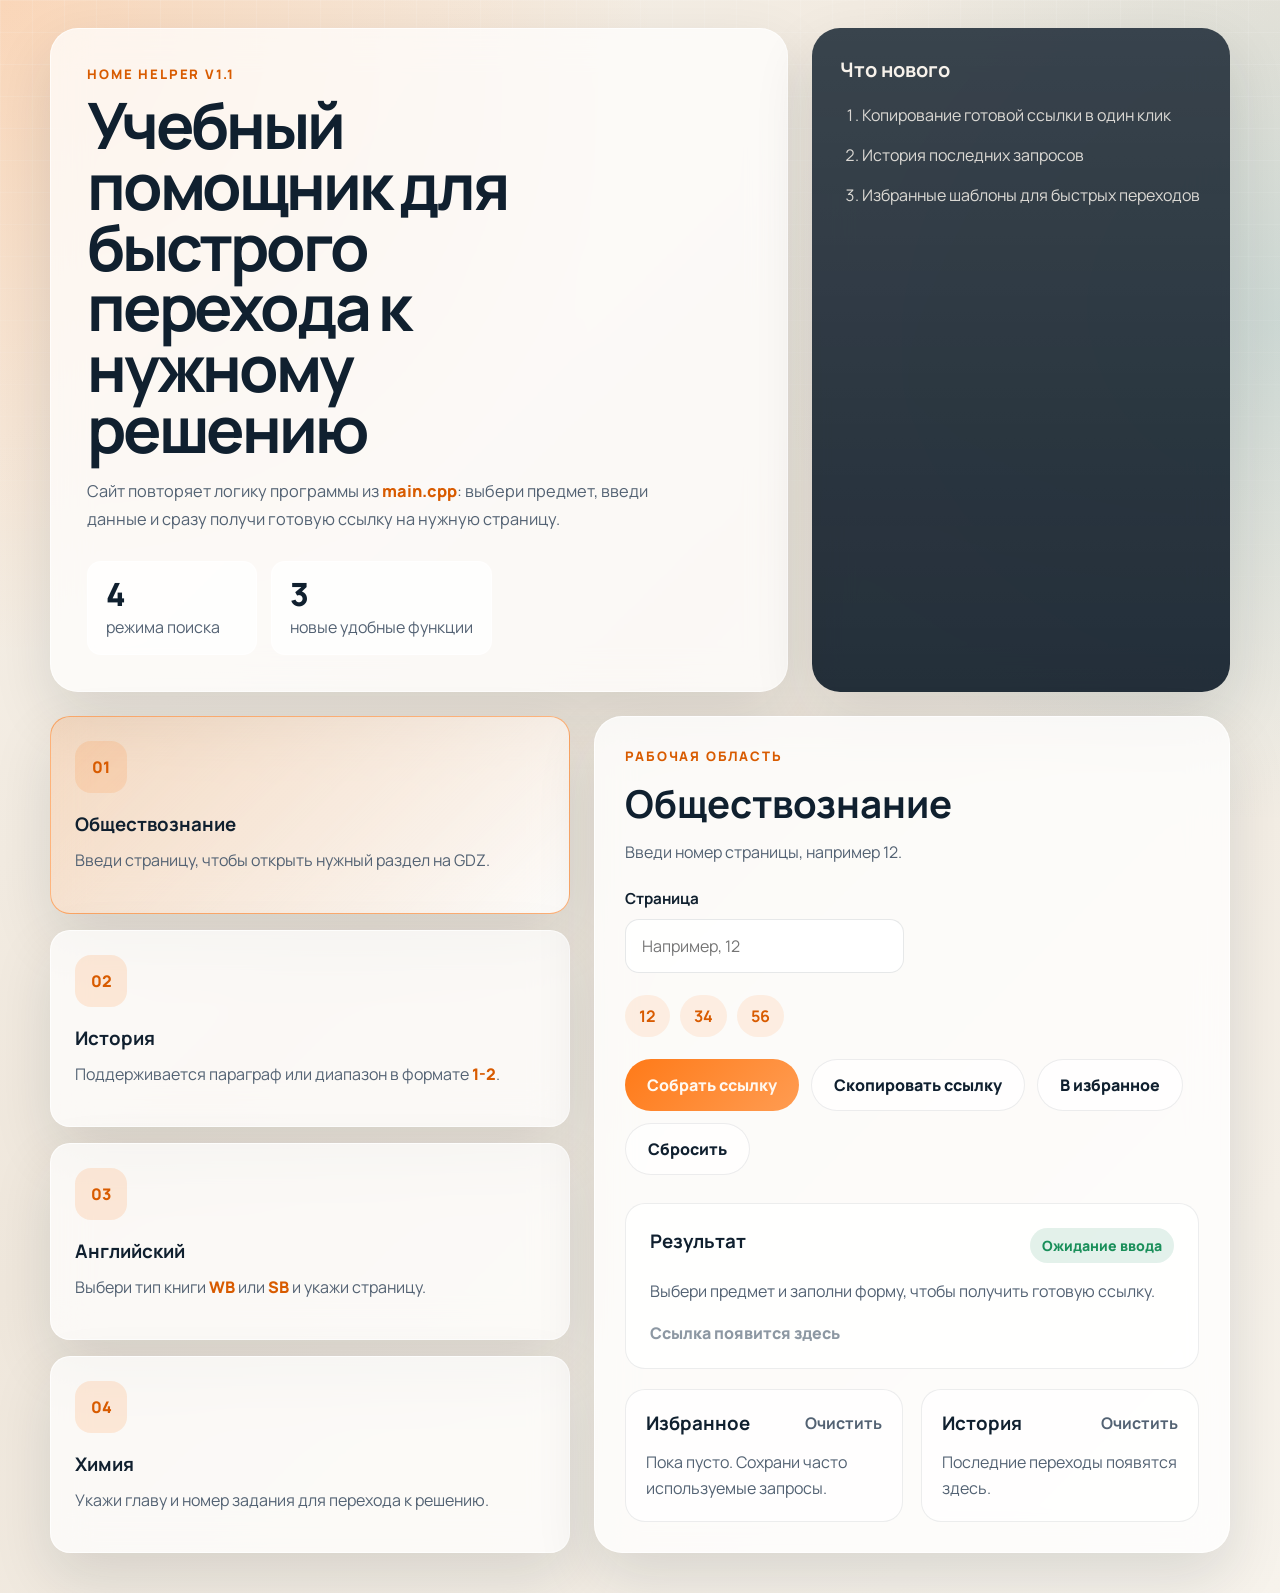
==== index.html @ 02df0871 "trying to fix site" ====
<!DOCTYPE html>
<html lang="ru">
<head>
    <meta charset="UTF-8">
    <meta name="viewport" content="width=device-width, initial-scale=1.0">
    <title>Home Helper</title>
    <link rel="preconnect" href="https://fonts.googleapis.com">
    <link rel="preconnect" href="https://fonts.gstatic.com" crossorigin>
    <link href="https://fonts.googleapis.com/css2?family=Manrope:wght@400;500;700;800&display=swap" rel="stylesheet">
    <link rel="stylesheet" href="style.css">
</head>
<body>
    <div class="page-shell">
        <header class="hero">
            <div class="hero__content">
                <p class="hero__eyebrow">HOME HELPER v1.1</p>
                <h1>Учебный помощник для быстрого перехода к нужному решению</h1>
                <p class="hero__text">
                    Сайт повторяет логику программы из <code>main.cpp</code>: выбери предмет, введи данные
                    и сразу получи готовую ссылку на нужную страницу.
                </p>
                <div class="hero__stats">
                    <div class="stat-card">
                        <span class="stat-card__value">4</span>
                        <span class="stat-card__label">режима поиска</span>
                    </div>
                    <div class="stat-card">
                        <span class="stat-card__value">3</span>
                        <span class="stat-card__label">новые удобные функции</span>
                    </div>
                </div>
            </div>
            <aside class="hero__panel">
                <h2>Что нового</h2>
                <ol class="command-list">
                    <li>Копирование готовой ссылки в один клик</li>
                    <li>История последних запросов</li>
                    <li>Избранные шаблоны для быстрых переходов</li>
                </ol>
            </aside>
        </header>

        <main class="content-grid">
            <section class="subjects">
                <article class="subject-card subject-card--active" data-mode="1">
                    <div class="subject-card__number">01</div>
                    <h3>Обществознание</h3>
                    <p>Введи страницу, чтобы открыть нужный раздел на GDZ.</p>
                </article>

                <article class="subject-card" data-mode="2">
                    <div class="subject-card__number">02</div>
                    <h3>История</h3>
                    <p>Поддерживается параграф или диапазон в формате <code>1-2</code>.</p>
                </article>

                <article class="subject-card" data-mode="3">
                    <div class="subject-card__number">03</div>
                    <h3>Английский</h3>
                    <p>Выбери тип книги <code>WB</code> или <code>SB</code> и укажи страницу.</p>
                </article>

                <article class="subject-card" data-mode="4">
                    <div class="subject-card__number">04</div>
                    <h3>Химия</h3>
                    <p>Укажи главу и номер задания для перехода к решению.</p>
                </article>
            </section>

            <section class="workspace">
                <div class="workspace__header">
                    <p class="workspace__label">Рабочая область</p>
                    <h2 id="form-title">Обществознание</h2>
                    <p class="workspace__hint" id="form-hint">Введи номер страницы, например 12.</p>
                </div>

                <form id="helper-form" class="helper-form">
                    <div class="form-layout" id="dynamic-fields">
                        <label class="field">
                            <span>Страница</span>
                            <input type="number" name="page" min="1" placeholder="Например, 12" required>
                        </label>
                    </div>

                    <div class="quick-tips" id="quick-tips"></div>

                    <div class="form-actions">
                        <button type="submit" class="button button--primary">Собрать ссылку</button>
                        <button type="button" class="button button--ghost" id="copy-button">Скопировать ссылку</button>
                        <button type="button" class="button button--ghost" id="favorite-button">В избранное</button>
                        <button type="button" class="button button--ghost" id="reset-button">Сбросить</button>
                    </div>
                </form>

                <section class="result-card" aria-live="polite">
                    <div class="result-card__header">
                        <h3>Результат</h3>
                        <span class="status-badge" id="status-badge">Ожидание ввода</span>
                    </div>

                    <p class="result-card__text" id="result-message">
                        Выбери предмет и заполни форму, чтобы получить готовую ссылку.
                    </p>

                    <a id="result-link" class="result-link result-link--disabled" href="#" target="_blank" rel="noopener noreferrer" aria-disabled="true">
                        Ссылка появится здесь
                    </a>
                </section>

                <section class="storage-grid">
                    <section class="mini-panel">
                        <div class="mini-panel__header">
                            <h3>Избранное</h3>
                            <button type="button" class="text-button" id="clear-favorites-button">Очистить</button>
                        </div>
                        <div class="chip-list" id="favorites-list">
                            <p class="empty-state">Пока пусто. Сохрани часто используемые запросы.</p>
                        </div>
                    </section>

                    <section class="mini-panel">
                        <div class="mini-panel__header">
                            <h3>История</h3>
                            <button type="button" class="text-button" id="clear-history-button">Очистить</button>
                        </div>
                        <div class="history-list" id="history-list">
                            <p class="empty-state">Последние переходы появятся здесь.</p>
                        </div>
                    </section>
                </section>
            </section>
        </main>
    </div>

    <script>
        const subjectCards = document.querySelectorAll(".subject-card");
        const formTitle = document.getElementById("form-title");
        const formHint = document.getElementById("form-hint");
        const dynamicFields = document.getElementById("dynamic-fields");
        const helperForm = document.getElementById("helper-form");
        const resetButton = document.getElementById("reset-button");
        const copyButton = document.getElementById("copy-button");
        const favoriteButton = document.getElementById("favorite-button");
        const clearHistoryButton = document.getElementById("clear-history-button");
        const clearFavoritesButton = document.getElementById("clear-favorites-button");
        const quickTips = document.getElementById("quick-tips");
        const resultMessage = document.getElementById("result-message");
        const resultLink = document.getElementById("result-link");
        const statusBadge = document.getElementById("status-badge");
        const historyList = document.getElementById("history-list");
        const favoritesList = document.getElementById("favorites-list");

        const historyStorageKey = "home-helper-history";
        const favoritesStorageKey = "home-helper-favorites";

        const modes = {
            1: {
                title: "Обществознание",
                hint: "Введи номер страницы, например 12.",
                tips: ["12", "34", "56"],
                fields: `
                    <label class="field">
                        <span>Страница</span>
                        <input type="number" name="page" min="1" placeholder="Например, 12" required>
                    </label>
                `,
                validate(formData) {
                    const page = Number(formData.get("page"));
                    if (!Number.isInteger(page) || page < 1) {
                        throw new Error("Укажи корректный номер страницы.");
                    }
                },
                buildUrl(formData) {
                    const page = formData.get("page");
                    return `https://gdz.ru/class-8/obshhestvoznanie/bogolyubov-gorodeckaya/${page}-s/`;
                },
                successText: "Ссылка для обществознания готова.",
                describe(formData) {
                    return `Обществознание: страница ${formData.get("page")}`;
                },
                applyFavorite(entry) {
                    const input = helperForm.elements.namedItem("page");
                    input.value = entry.values.page || "";
                }
            },
            2: {
                title: "История",
                hint: "Можно вводить один параграф или диапазон, например 1-2.",
                tips: ["1", "1-2", "7-8"],
                fields: `
                    <label class="field">
                        <span>Параграф или диапазон</span>
                        <input type="text" name="range" placeholder="Например, 1-2" required>
                    </label>
                `,
                validate(formData) {
                    const range = formData.get("range").trim();
                    if (!/^\d+(-\d+)?$/.test(range)) {
                        throw new Error("Для истории используй формат 1 или 1-2.");
                    }
                },
                buildUrl(formData) {
                    const range = formData.get("range").trim();
                    return `https://reshak.ru/otvet/reshebniki.php?otvet=${encodeURIComponent(range)}&predmet=medinsky_torkunov8`;
                },
                successText: "Ссылка для истории готова.",
                describe(formData) {
                    return `История: ${formData.get("range").trim()}`;
                },
                applyFavorite(entry) {
                    const input = helperForm.elements.namedItem("range");
                    input.value = entry.values.range || "";
                }
            },
            3: {
                title: "Английский",
                hint: "WB — workbook, SB — student book.",
                tips: ["WB / 45", "SB / 12", "WB / 76"],
                fields: `
                    <label class="field">
                        <span>Тип книги</span>
                        <select name="book" required>
                            <option value="WB">WB</option>
                            <option value="SB">SB</option>
                        </select>
                    </label>
                    <label class="field">
                        <span>Страница</span>
                        <input type="number" name="page" min="1" placeholder="Например, 45" required>
                    </label>
                `,
                validate(formData) {
                    const book = formData.get("book");
                    const page = Number(formData.get("page"));

                    if (!["WB", "SB"].includes(book)) {
                        throw new Error("Выбери WB или SB.");
                    }

                    if (!Number.isInteger(page) || page < 1) {
                        throw new Error("Укажи корректный номер страницы.");
                    }
                },
                buildUrl(formData) {
                    const book = formData.get("book");
                    const page = formData.get("page");

                    if (book === "WB") {
                        return `https://gdz.ru/class-8/english/spotlight-workbook/${page}-s/`;
                    }

                    return `https://gdz.ru/class-8/english/reshebnik-spotlight-8-angliyskiy-v-fokuse-vaulina-yu-e/${page}-s/`;
                },
                successText: "Ссылка для английского готова.",
                describe(formData) {
                    return `Английский: ${formData.get("book")} / страница ${formData.get("page")}`;
                },
                applyFavorite(entry) {
                    const bookInput = helperForm.elements.namedItem("book");
                    const pageInput = helperForm.elements.namedItem("page");
                    bookInput.value = entry.values.book || "WB";
                    pageInput.value = entry.values.page || "";
                }
            },
            4: {
                title: "Химия",
                hint: "Укажи номер главы и задания, например 3 и 38.",
                tips: ["3 / 38", "5 / 12", "7 / 41"],
                fields: `
                    <label class="field">
                        <span>Глава</span>
                        <input type="number" name="chapter" min="1" placeholder="Например, 3" required>
                    </label>
                    <label class="field">
                        <span>Номер задания</span>
                        <input type="number" name="task" min="1" placeholder="Например, 38" required>
                    </label>
                `,
                validate(formData) {
                    const chapter = Number(formData.get("chapter"));
                    const task = Number(formData.get("task"));

                    if (!Number.isInteger(chapter) || chapter < 1 || !Number.isInteger(task) || task < 1) {
                        throw new Error("Укажи корректные главу и номер задания.");
                    }
                },
                buildUrl(formData) {
                    const chapter = formData.get("chapter");
                    const task = formData.get("task");
                    return `https://gdz.ru/class-8/himiya/sbornik-zadach-po-himii-8-klass-kuznecov/${chapter}-chapter-${task}/`;
                },
                successText: "Ссылка для химии готова.",
                describe(formData) {
                    return `Химия: глава ${formData.get("chapter")}, задание ${formData.get("task")}`;
                },
                applyFavorite(entry) {
                    const chapterInput = helperForm.elements.namedItem("chapter");
                    const taskInput = helperForm.elements.namedItem("task");
                    chapterInput.value = entry.values.chapter || "";
                    taskInput.value = entry.values.task || "";
                }
            }
        };

        let currentMode = "1";
        let lastGeneratedUrl = "";

        function getStorage(key) {
            try {
                return JSON.parse(localStorage.getItem(key) || "[]");
            } catch {
                return [];
            }
        }

        function setStorage(key, value) {
            localStorage.setItem(key, JSON.stringify(value));
        }

        function getCurrentFormValues() {
            const formData = new FormData(helperForm);
            return Object.fromEntries(formData.entries());
        }

        function setMode(mode) {
            currentMode = mode;
            const config = modes[mode];

            subjectCards.forEach((card) => {
                card.classList.toggle("subject-card--active", card.dataset.mode === mode);
            });

            formTitle.textContent = config.title;
            formHint.textContent = config.hint;
            dynamicFields.innerHTML = config.fields;
            renderTips(config.tips);
            helperForm.reset();
            resetResult();
        }

        function renderTips(tips) {
            quickTips.innerHTML = tips.map((tip) => `<button type="button" class="tip-chip">${tip}</button>`).join("");
        }

        function resetResult() {
            lastGeneratedUrl = "";
            resultMessage.textContent = "Выбери предмет и заполни форму, чтобы получить готовую ссылку.";
            resultLink.textContent = "Ссылка появится здесь";
            resultLink.href = "#";
            resultLink.setAttribute("aria-disabled", "true");
            resultLink.classList.add("result-link--disabled");
            statusBadge.textContent = "Ожидание ввода";
        }

        function showResult(url, text) {
            lastGeneratedUrl = url;
            resultMessage.textContent = text;
            resultLink.textContent = url;
            resultLink.href = url;
            resultLink.setAttribute("aria-disabled", "false");
            resultLink.classList.remove("result-link--disabled");
            statusBadge.textContent = "Готово";
        }

        function saveHistory(entry) {
            const history = getStorage(historyStorageKey)
                .filter((item) => item.url !== entry.url)
                .slice(0, 7);

            history.unshift(entry);
            setStorage(historyStorageKey, history.slice(0, 8));
            renderHistory();
        }

        function saveFavorite() {
            const config = modes[currentMode];
            const formData = new FormData(helperForm);

            try {
                config.validate(formData);
            } catch (error) {
                statusBadge.textContent = "Ошибка";
                resultMessage.textContent = error.message;
                return;
            }

            const values = getCurrentFormValues();
            const entry = {
                id: `${currentMode}-${Date.now()}`,
                mode: currentMode,
                label: config.describe(formData),
                values
            };

            const favorites = getStorage(favoritesStorageKey);
            favorites.unshift(entry);
            setStorage(favoritesStorageKey, favorites.slice(0, 8));
            renderFavorites();
            statusBadge.textContent = "Сохранено";
            resultMessage.textContent = "Шаблон добавлен в избранное.";
        }

        function renderHistory() {
            const history = getStorage(historyStorageKey);

            if (!history.length) {
                historyList.innerHTML = '<p class="empty-state">Последние переходы появятся здесь.</p>';
                return;
            }

            historyList.innerHTML = history.map((entry) => `
                <button type="button" class="history-item" data-url="${entry.url}">
                    <span class="history-item__title">${entry.label}</span>
                    <span class="history-item__url">${entry.url}</span>
                </button>
            `).join("");
        }

        function renderFavorites() {
            const favorites = getStorage(favoritesStorageKey);

            if (!favorites.length) {
                favoritesList.innerHTML = '<p class="empty-state">Пока пусто. Сохрани часто используемые запросы.</p>';
                return;
            }

            favoritesList.innerHTML = favorites.map((entry) => `
                <button type="button" class="favorite-chip" data-id="${entry.id}">
                    ${entry.label}
                </button>
            `).join("");
        }

        function applyFavoriteById(id) {
            const favorites = getStorage(favoritesStorageKey);
            const entry = favorites.find((item) => item.id === id);

            if (!entry) {
                return;
            }

            setMode(entry.mode);
            modes[entry.mode].applyFavorite(entry);
            statusBadge.textContent = "Шаблон загружен";
            resultMessage.textContent = "Данные из избранного подставлены в форму.";
        }

        async function copyResultLink() {
            if (!lastGeneratedUrl) {
                statusBadge.textContent = "Нет ссылки";
                resultMessage.textContent = "Сначала собери ссылку, потом её можно будет скопировать.";
                return;
            }

            try {
                await navigator.clipboard.writeText(lastGeneratedUrl);
                statusBadge.textContent = "Скопировано";
                resultMessage.textContent = "Ссылка скопирована в буфер обмена.";
            } catch {
                statusBadge.textContent = "Ошибка";
                resultMessage.textContent = "Не удалось скопировать ссылку автоматически.";
            }
        }

        function applyTip(value) {
            if (currentMode === "1") {
                helperForm.elements.namedItem("page").value = value;
            } else if (currentMode === "2") {
                helperForm.elements.namedItem("range").value = value;
            } else if (currentMode === "3") {
                const [book, page] = value.split("/").map((part) => part.trim());
                helperForm.elements.namedItem("book").value = book;
                helperForm.elements.namedItem("page").value = page;
            } else if (currentMode === "4") {
                const [chapter, task] = value.split("/").map((part) => part.trim());
                helperForm.elements.namedItem("chapter").value = chapter;
                helperForm.elements.namedItem("task").value = task;
            }
        }

        subjectCards.forEach((card) => {
            card.addEventListener("click", () => setMode(card.dataset.mode));
        });

        helperForm.addEventListener("submit", (event) => {
            event.preventDefault();
            const config = modes[currentMode];
            const formData = new FormData(helperForm);

            try {
                config.validate(formData);
                const url = config.buildUrl(formData);
                const label = config.describe(formData);
                showResult(url, config.successText);
                saveHistory({ label, url, mode: currentMode });
                window.open(url, "_blank", "noopener,noreferrer");
            } catch (error) {
                statusBadge.textContent = "Ошибка";
                resultMessage.textContent = error.message || "Не удалось сформировать ссылку. Проверь введённые данные.";
            }
        });

        resetButton.addEventListener("click", () => {
            helperForm.reset();
            resetResult();
        });

        copyButton.addEventListener("click", copyResultLink);
        favoriteButton.addEventListener("click", saveFavorite);

        clearHistoryButton.addEventListener("click", () => {
            localStorage.removeItem(historyStorageKey);
            renderHistory();
        });

        clearFavoritesButton.addEventListener("click", () => {
            localStorage.removeItem(favoritesStorageKey);
            renderFavorites();
        });

        quickTips.addEventListener("click", (event) => {
            const button = event.target.closest(".tip-chip");
            if (!button) {
                return;
            }

            applyTip(button.textContent.trim());
        });

        historyList.addEventListener("click", (event) => {
            const item = event.target.closest(".history-item");
            if (!item) {
                return;
            }

            const url = item.dataset.url;
            window.open(url, "_blank", "noopener,noreferrer");
        });

        favoritesList.addEventListener("click", (event) => {
            const item = event.target.closest(".favorite-chip");
            if (!item) {
                return;
            }

            applyFavoriteById(item.dataset.id);
        });

        document.addEventListener("keydown", (event) => {
            if (event.key === "Escape") {
                helperForm.reset();
                resetResult();
            }
        });

        renderHistory();
        renderFavorites();
        setMode(currentMode);
    </script>
</body>
</html>
---- style.css ----
:root {
    --bg: #f4efe7;
    --bg-soft: rgba(255, 255, 255, 0.72);
    --panel: rgba(18, 31, 43, 0.92);
    --panel-soft: rgba(255, 255, 255, 0.78);
    --text: #10202f;
    --text-soft: #536273;
    --line: rgba(16, 32, 47, 0.1);
    --accent: #ff7a18;
    --accent-dark: #d85b00;
    --accent-soft: rgba(255, 122, 24, 0.14);
    --success: #1a8f5a;
    --shadow: 0 24px 60px rgba(15, 31, 45, 0.12);
    --radius-xl: 28px;
    --radius-lg: 20px;
    --radius-md: 14px;
}

* {
    box-sizing: border-box;
}

html {
    scroll-behavior: smooth;
}

body {
    margin: 0;
    min-height: 100vh;
    font-family: "Manrope", sans-serif;
    color: var(--text);
    background:
        radial-gradient(circle at top left, rgba(255, 122, 24, 0.24), transparent 32%),
        radial-gradient(circle at right 20%, rgba(17, 124, 151, 0.16), transparent 28%),
        linear-gradient(135deg, #f8f3eb 0%, #efe7dc 45%, #f7f3ec 100%);
}

body::before {
    content: "";
    position: fixed;
    inset: 0;
    background-image:
        linear-gradient(rgba(255, 255, 255, 0.16) 1px, transparent 1px),
        linear-gradient(90deg, rgba(255, 255, 255, 0.16) 1px, transparent 1px);
    background-size: 32px 32px;
    mask-image: linear-gradient(to bottom, rgba(0, 0, 0, 0.75), transparent 90%);
    pointer-events: none;
}

code {
    font-family: inherit;
    font-weight: 800;
    color: var(--accent-dark);
}

.page-shell {
    width: min(1180px, calc(100% - 32px));
    margin: 0 auto;
    padding: 28px 0 40px;
}

.hero {
    display: grid;
    grid-template-columns: 1.5fr 0.85fr;
    gap: 24px;
    align-items: stretch;
    margin-bottom: 24px;
}

.hero__content,
.hero__panel,
.workspace,
.subject-card {
    backdrop-filter: blur(18px);
    -webkit-backdrop-filter: blur(18px);
}

.hero__content {
    padding: 36px;
    border-radius: var(--radius-xl);
    background: var(--bg-soft);
    border: 1px solid rgba(255, 255, 255, 0.66);
    box-shadow: var(--shadow);
}

.hero__eyebrow,
.workspace__label {
    margin: 0 0 12px;
    font-size: 0.82rem;
    font-weight: 800;
    letter-spacing: 0.14em;
    text-transform: uppercase;
    color: var(--accent-dark);
}

.hero h1 {
    margin: 0;
    max-width: 12ch;
    font-size: clamp(2.4rem, 5vw, 4.6rem);
    line-height: 0.95;
    letter-spacing: -0.05em;
}

.hero__text {
    max-width: 620px;
    margin: 18px 0 0;
    font-size: 1.02rem;
    line-height: 1.7;
    color: var(--text-soft);
}

.hero__stats {
    display: flex;
    flex-wrap: wrap;
    gap: 14px;
    margin-top: 28px;
}

.stat-card {
    min-width: 170px;
    padding: 16px 18px;
    border-radius: var(--radius-md);
    background: rgba(255, 255, 255, 0.74);
    border: 1px solid rgba(255, 255, 255, 0.7);
}

.stat-card__value {
    display: block;
    font-size: 2rem;
    font-weight: 800;
    line-height: 1;
}

.stat-card__label {
    display: block;
    margin-top: 6px;
    color: var(--text-soft);
}

.hero__panel {
    padding: 28px;
    border-radius: var(--radius-xl);
    color: #f7f2eb;
    background:
        linear-gradient(180deg, rgba(255, 255, 255, 0.1), transparent),
        var(--panel);
    box-shadow: var(--shadow);
}

.hero__panel h2 {
    margin: 0 0 20px;
    font-size: 1.25rem;
}

.command-list {
    margin: 0;
    padding-left: 22px;
    display: grid;
    gap: 16px;
    color: rgba(247, 242, 235, 0.86);
    line-height: 1.5;
}

.content-grid {
    display: grid;
    grid-template-columns: 0.9fr 1.1fr;
    gap: 24px;
}

.subjects {
    display: grid;
    gap: 16px;
}

.subject-card {
    padding: 24px;
    border-radius: var(--radius-lg);
    background: rgba(255, 255, 255, 0.72);
    border: 1px solid rgba(255, 255, 255, 0.74);
    box-shadow: var(--shadow);
    cursor: pointer;
    transition: transform 0.2s ease, border-color 0.2s ease, background 0.2s ease;
}

.subject-card:hover {
    transform: translateY(-4px);
    border-color: rgba(255, 122, 24, 0.5);
}

.subject-card--active {
    background: linear-gradient(135deg, rgba(255, 122, 24, 0.16), rgba(255, 255, 255, 0.84));
    border-color: rgba(255, 122, 24, 0.55);
}

.subject-card__number {
    display: inline-flex;
    align-items: center;
    justify-content: center;
    width: 52px;
    height: 52px;
    margin-bottom: 18px;
    border-radius: 16px;
    background: var(--accent-soft);
    color: var(--accent-dark);
    font-weight: 800;
}

.subject-card h3,
.workspace__header h2,
.result-card__header h3 {
    margin: 0 0 10px;
}

.subject-card p,
.result-card__text {
    margin: 0;
    line-height: 1.65;
    color: var(--text-soft);
}

.workspace {
    padding: 30px;
    border-radius: var(--radius-xl);
    background: var(--panel-soft);
    border: 1px solid rgba(255, 255, 255, 0.72);
    box-shadow: var(--shadow);
}

.workspace__header {
    margin-bottom: 22px;
}

.workspace__header h2 {
    font-size: clamp(1.7rem, 3vw, 2.4rem);
}

.workspace__hint {
    margin: 10px 0 0;
    color: var(--text-soft);
    line-height: 1.6;
}

.helper-form {
    display: grid;
    gap: 22px;
}

.form-layout {
    display: grid;
    grid-template-columns: repeat(2, minmax(0, 1fr));
    gap: 16px;
}

.field {
    display: grid;
    gap: 10px;
}

.field span {
    font-size: 0.95rem;
    font-weight: 700;
}

.field input,
.field select {
    width: 100%;
    padding: 15px 16px;
    border: 1px solid var(--line);
    border-radius: 14px;
    background: rgba(255, 255, 255, 0.88);
    color: var(--text);
    font: inherit;
    transition: border-color 0.2s ease, box-shadow 0.2s ease;
}

.field input:focus,
.field select:focus {
    outline: none;
    border-color: rgba(255, 122, 24, 0.72);
    box-shadow: 0 0 0 4px rgba(255, 122, 24, 0.12);
}

.form-actions {
    display: flex;
    flex-wrap: wrap;
    gap: 12px;
}

.quick-tips {
    display: flex;
    flex-wrap: wrap;
    gap: 10px;
}

.tip-chip,
.favorite-chip,
.history-item,
.text-button {
    font: inherit;
}

.tip-chip,
.favorite-chip {
    border: 0;
    border-radius: 999px;
    padding: 10px 14px;
    background: rgba(255, 122, 24, 0.1);
    color: var(--accent-dark);
    font-weight: 700;
    cursor: pointer;
    transition: transform 0.18s ease, background 0.18s ease;
}

.tip-chip:hover,
.favorite-chip:hover,
.history-item:hover,
.text-button:hover {
    transform: translateY(-2px);
}

.tip-chip:hover,
.favorite-chip:hover {
    background: rgba(255, 122, 24, 0.18);
}

.button {
    border: 0;
    border-radius: 999px;
    padding: 14px 22px;
    font: inherit;
    font-weight: 800;
    cursor: pointer;
    transition: transform 0.18s ease, opacity 0.18s ease, background 0.18s ease;
}

.button:hover {
    transform: translateY(-2px);
}

.button--primary {
    color: #fff8f0;
    background: linear-gradient(135deg, var(--accent), #ff9c52);
}

.button--ghost {
    color: var(--text);
    background: rgba(255, 255, 255, 0.7);
    border: 1px solid rgba(16, 32, 47, 0.08);
}

.result-card {
    margin-top: 28px;
    padding: 24px;
    border-radius: var(--radius-lg);
    background: rgba(255, 255, 255, 0.82);
    border: 1px solid rgba(16, 32, 47, 0.08);
}

.result-card__header {
    display: flex;
    align-items: center;
    justify-content: space-between;
    gap: 16px;
    margin-bottom: 14px;
}

.status-badge {
    padding: 8px 12px;
    border-radius: 999px;
    background: rgba(26, 143, 90, 0.12);
    color: var(--success);
    font-size: 0.88rem;
    font-weight: 800;
}

.result-link {
    display: inline-flex;
    align-items: center;
    margin-top: 18px;
    max-width: 100%;
    color: var(--accent-dark);
    text-decoration: none;
    font-weight: 800;
    word-break: break-all;
}

.result-link:hover {
    text-decoration: underline;
}

.result-link--disabled {
    pointer-events: none;
    color: #8d98a3;
    text-decoration: none;
}

.storage-grid {
    display: grid;
    grid-template-columns: repeat(2, minmax(0, 1fr));
    gap: 18px;
    margin-top: 20px;
}

.mini-panel {
    padding: 20px;
    border-radius: var(--radius-lg);
    background: rgba(255, 255, 255, 0.72);
    border: 1px solid rgba(16, 32, 47, 0.08);
}

.mini-panel__header {
    display: flex;
    align-items: center;
    justify-content: space-between;
    gap: 12px;
    margin-bottom: 14px;
}

.mini-panel__header h3 {
    margin: 0;
}

.text-button {
    padding: 0;
    border: 0;
    background: transparent;
    color: var(--text-soft);
    font-weight: 700;
    cursor: pointer;
}

.chip-list,
.history-list {
    display: grid;
    gap: 10px;
}

.history-item {
    display: grid;
    gap: 6px;
    width: 100%;
    padding: 14px;
    border: 0;
    border-radius: 16px;
    background: rgba(16, 32, 47, 0.05);
    text-align: left;
    cursor: pointer;
    transition: transform 0.18s ease, background 0.18s ease;
}

.history-item:hover {
    background: rgba(16, 32, 47, 0.08);
}

.history-item__title {
    font-weight: 800;
    color: var(--text);
}

.history-item__url {
    color: var(--text-soft);
    font-size: 0.9rem;
    word-break: break-all;
}

.empty-state {
    margin: 0;
    color: var(--text-soft);
    line-height: 1.6;
}

@media (max-width: 980px) {
    .hero,
    .content-grid {
        grid-template-columns: 1fr;
    }

    .hero h1 {
        max-width: none;
    }
}

@media (max-width: 720px) {
    .page-shell {
        width: min(100% - 20px, 1180px);
        padding: 16px 0 24px;
    }

    .hero__content,
    .hero__panel,
    .workspace,
    .subject-card,
    .result-card {
        padding: 20px;
    }

    .form-layout {
        grid-template-columns: 1fr;
    }

    .storage-grid {
        grid-template-columns: 1fr;
    }

    .form-actions,
    .result-card__header {
        flex-direction: column;
        align-items: stretch;
    }

    .button {
        width: 100%;
    }
}
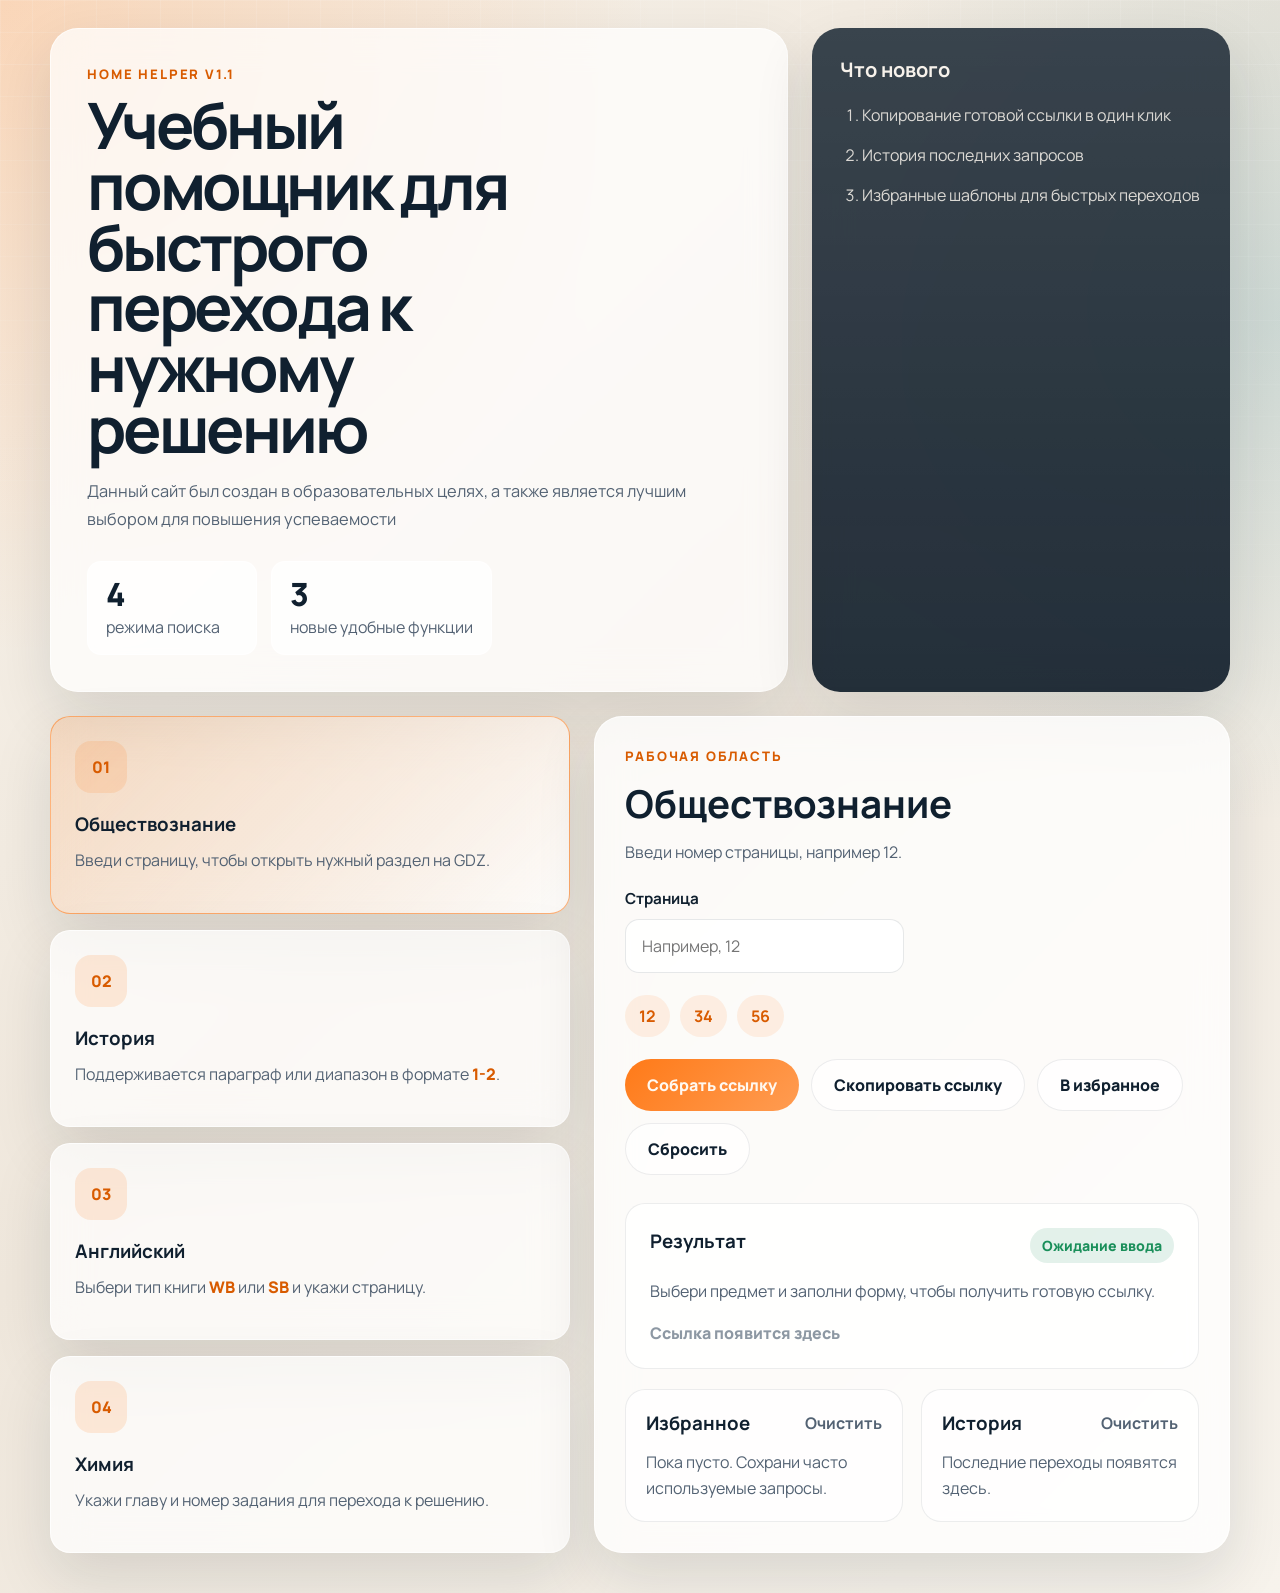
==== commit 6e7c6d6f: "fixed site" ====
--- a/index.html
+++ b/index.html
@@ -16,8 +16,7 @@
                 <p class="hero__eyebrow">HOME HELPER v1.1</p>
                 <h1>Учебный помощник для быстрого перехода к нужному решению</h1>
                 <p class="hero__text">
-                    Сайт повторяет логику программы из <code>main.cpp</code>: выбери предмет, введи данные
-                    и сразу получи готовую ссылку на нужную страницу.
+                    Данный сайт был создан в образовательных целях, а также является лучшим выбором для повышения успеваемости
                 </p>
                 <div class="hero__stats">
                     <div class="stat-card">
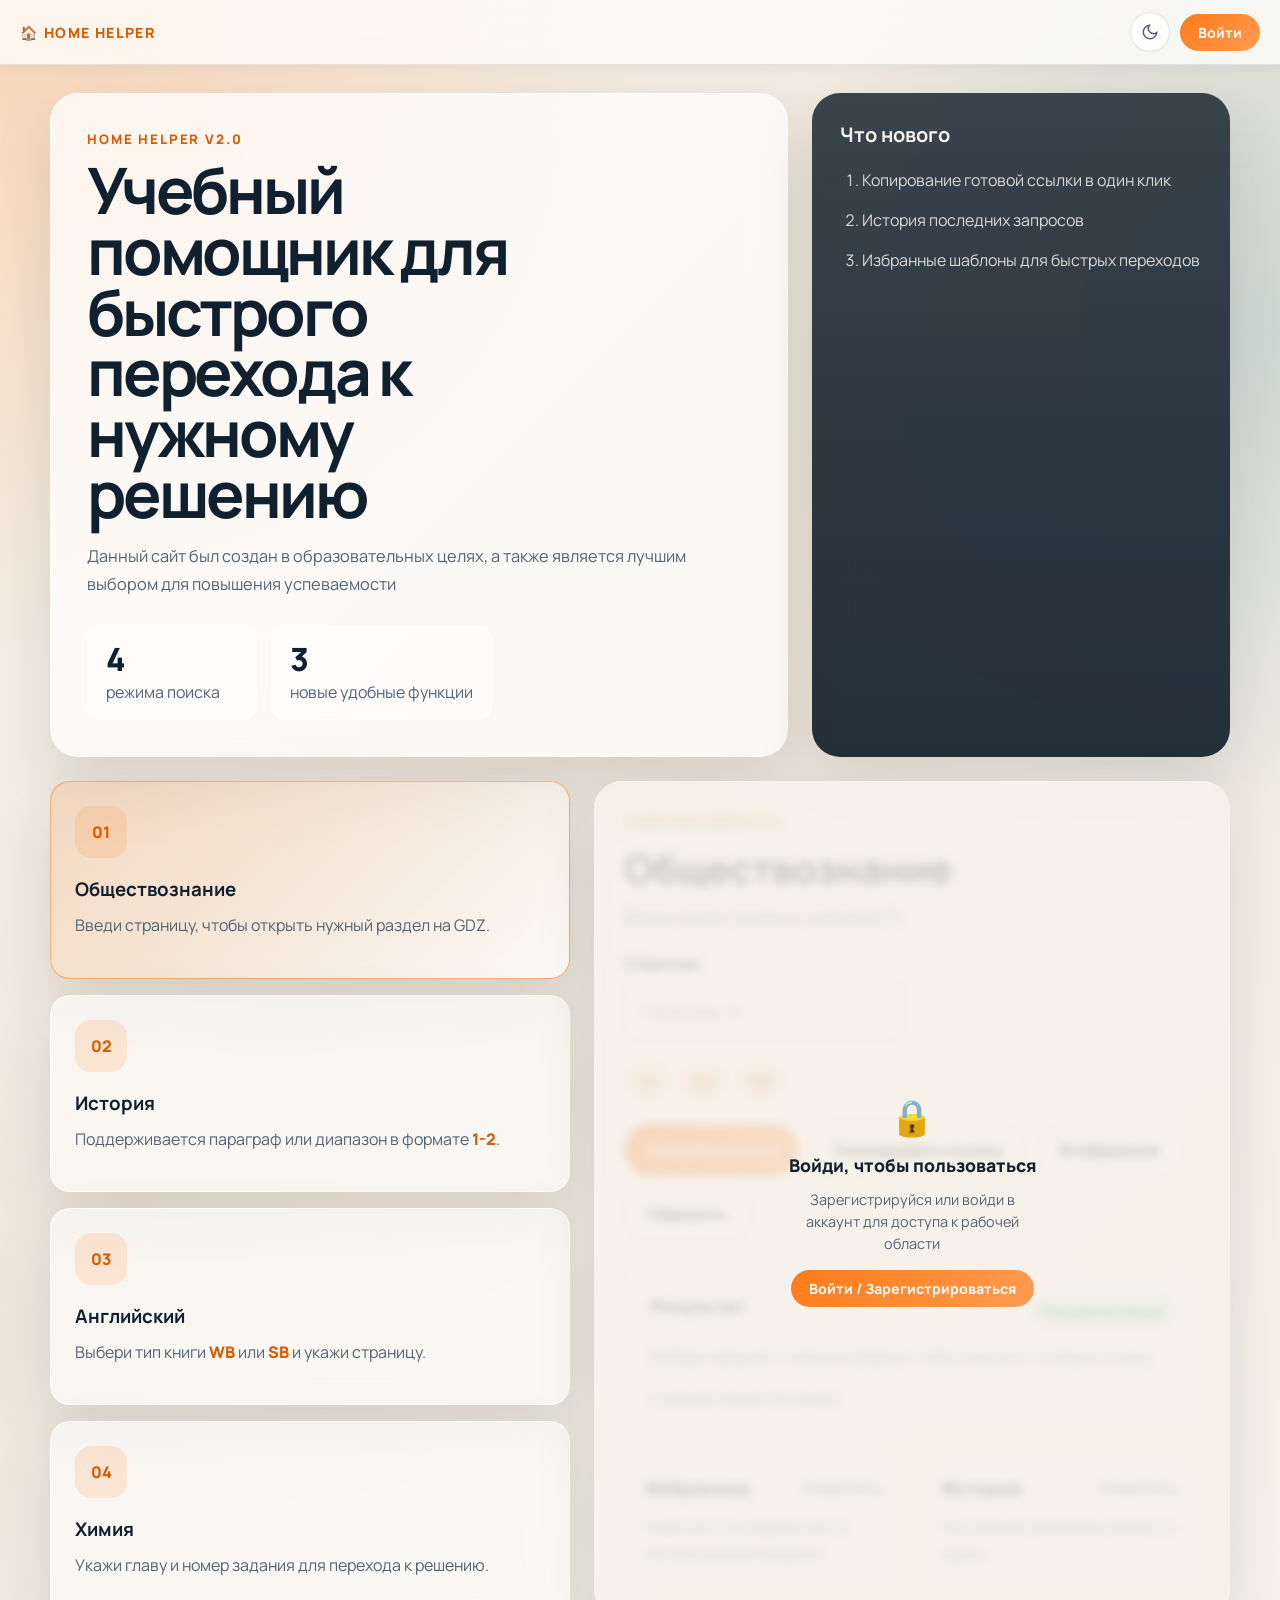
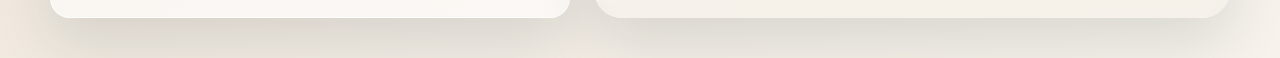
==== commit 655e5015: "nth" ====
--- a/index.html
+++ b/index.html
@@ -1,5 +1,5 @@
 <!DOCTYPE html>
-<html lang="ru">
+<html lang="ru" data-theme="light">
 <head>
     <meta charset="UTF-8">
     <meta name="viewport" content="width=device-width, initial-scale=1.0">
@@ -10,61 +10,87 @@
     <link rel="stylesheet" href="style.css">
 </head>
 <body>
-    <div class="page-shell">
-        <header class="hero">
-            <div class="hero__content">
-                <p class="hero__eyebrow">HOME HELPER v1.1</p>
-                <h1>Учебный помощник для быстрого перехода к нужному решению</h1>
-                <p class="hero__text">
-                    Данный сайт был создан в образовательных целях, а также является лучшим выбором для повышения успеваемости
-                </p>
-                <div class="hero__stats">
-                    <div class="stat-card">
-                        <span class="stat-card__value">4</span>
-                        <span class="stat-card__label">режима поиска</span>
-                    </div>
-                    <div class="stat-card">
-                        <span class="stat-card__value">3</span>
-                        <span class="stat-card__label">новые удобные функции</span>
-                    </div>
+
+<!-- ── TOPBAR ── -->
+<nav class="topbar">
+    <span class="topbar__brand">🏠 Home Helper</span>
+    <div class="topbar__actions">
+        <button class="theme-toggle" id="theme-toggle" aria-label="Переключить тему">
+            <svg id="theme-icon" width="18" height="18" viewBox="0 0 24 24" fill="none"
+                 stroke="currentColor" stroke-width="2">
+                <path d="M21 12.79A9 9 0 1 1 11.21 3 7 7 0 0 0 21 12.79z"/>
+            </svg>
+        </button>
+        <div id="auth-area"></div>
+    </div>
+</nav>
+
+<!-- ── CONTENT ── -->
+<div class="page-shell">
+    <header class="hero">
+        <div class="hero__content">
+            <p class="hero__eyebrow">HOME HELPER v2.0</p>
+            <h1>Учебный помощник для быстрого перехода к нужному решению</h1>
+            <p class="hero__text">
+                Данный сайт был создан в образовательных целях, а также является лучшим
+                выбором для повышения успеваемости
+            </p>
+            <div class="hero__stats">
+                <div class="stat-card">
+                    <span class="stat-card__value">4</span>
+                    <span class="stat-card__label">режима поиска</span>
+                </div>
+                <div class="stat-card">
+                    <span class="stat-card__value">3</span>
+                    <span class="stat-card__label">новые удобные функции</span>
                 </div>
             </div>
-            <aside class="hero__panel">
-                <h2>Что нового</h2>
-                <ol class="command-list">
-                    <li>Копирование готовой ссылки в один клик</li>
-                    <li>История последних запросов</li>
-                    <li>Избранные шаблоны для быстрых переходов</li>
-                </ol>
-            </aside>
-        </header>
-
-        <main class="content-grid">
-            <section class="subjects">
-                <article class="subject-card subject-card--active" data-mode="1">
-                    <div class="subject-card__number">01</div>
-                    <h3>Обществознание</h3>
-                    <p>Введи страницу, чтобы открыть нужный раздел на GDZ.</p>
-                </article>
-
-                <article class="subject-card" data-mode="2">
-                    <div class="subject-card__number">02</div>
-                    <h3>История</h3>
-                    <p>Поддерживается параграф или диапазон в формате <code>1-2</code>.</p>
-                </article>
-
-                <article class="subject-card" data-mode="3">
-                    <div class="subject-card__number">03</div>
-                    <h3>Английский</h3>
-                    <p>Выбери тип книги <code>WB</code> или <code>SB</code> и укажи страницу.</p>
-                </article>
-
-                <article class="subject-card" data-mode="4">
-                    <div class="subject-card__number">04</div>
-                    <h3>Химия</h3>
-                    <p>Укажи главу и номер задания для перехода к решению.</p>
-                </article>
-            </section>
+        </div>
+        <aside class="hero__panel">
+            <h2>Что нового</h2>
+            <ol class="command-list">
+                <li>Копирование готовой ссылки в один клик</li>
+                <li>История последних запросов</li>
+                <li>Избранные шаблоны для быстрых переходов</li>
+            </ol>
+        </aside>
+    </header>
+
+    <main class="content-grid">
+        <section class="subjects">
+            <article class="subject-card subject-card--active" data-mode="1">
+                <div class="subject-card__number">01</div>
+                <h3>Обществознание</h3>
+                <p>Введи страницу, чтобы открыть нужный раздел на GDZ.</p>
+            </article>
+            <article class="subject-card" data-mode="2">
+                <div class="subject-card__number">02</div>
+                <h3>История</h3>
+                <p>Поддерживается параграф или диапазон в формате <code>1-2</code>.</p>
+            </article>
+            <article class="subject-card" data-mode="3">
+                <div class="subject-card__number">03</div>
+                <h3>Английский</h3>
+                <p>Выбери тип книги <code>WB</code> или <code>SB</code> и укажи страницу.</p>
+            </article>
+            <article class="subject-card" data-mode="4">
+                <div class="subject-card__number">04</div>
+                <h3>Химия</h3>
+                <p>Укажи главу и номер задания для перехода к решению.</p>
+            </article>
+        </section>
+
+        <div class="workspace-wrap">
+            <div class="locked-overlay" id="locked-overlay">
+                <div class="locked-overlay__icon">🔒</div>
+                <div class="locked-overlay__title">Войди, чтобы пользоваться</div>
+                <div class="locked-overlay__text">
+                    Зарегистрируйся или войди в аккаунт для доступа к рабочей области
+                </div>
+                <button class="auth-btn" id="locked-login-btn" style="margin-top:4px;">
+                    Войти / Зарегистрироваться
+                </button>
+            </div>
 
             <section class="workspace">
                 <div class="workspace__header">
@@ -80,9 +106,7 @@
                             <input type="number" name="page" min="1" placeholder="Например, 12" required>
                         </label>
                     </div>
-
                     <div class="quick-tips" id="quick-tips"></div>
-
                     <div class="form-actions">
                         <button type="submit" class="button button--primary">Собрать ссылку</button>
                         <button type="button" class="button button--ghost" id="copy-button">Скопировать ссылку</button>
@@ -96,12 +120,11 @@
                         <h3>Результат</h3>
                         <span class="status-badge" id="status-badge">Ожидание ввода</span>
                     </div>
-
                     <p class="result-card__text" id="result-message">
                         Выбери предмет и заполни форму, чтобы получить готовую ссылку.
                     </p>
-
-                    <a id="result-link" class="result-link result-link--disabled" href="#" target="_blank" rel="noopener noreferrer" aria-disabled="true">
+                    <a id="result-link" class="result-link result-link--disabled"
+                       href="#" target="_blank" rel="noopener noreferrer" aria-disabled="true">
                         Ссылка появится здесь
                     </a>
                 </section>
@@ -116,7 +139,6 @@
                             <p class="empty-state">Пока пусто. Сохрани часто используемые запросы.</p>
                         </div>
                     </section>
-
                     <section class="mini-panel">
                         <div class="mini-panel__header">
                             <h3>История</h3>
@@ -128,433 +150,459 @@
                     </section>
                 </section>
             </section>
-        </main>
+        </div>
+    </main>
+</div>
+
+<!-- ── AUTH MODAL ── -->
+<div class="modal-overlay" id="auth-modal" role="dialog" aria-modal="true" aria-label="Авторизация">
+    <div class="modal">
+        <button class="modal__close" id="modal-close" aria-label="Закрыть">
+            <svg width="16" height="16" viewBox="0 0 24 24" fill="none"
+                 stroke="currentColor" stroke-width="2.5">
+                <path d="M18 6 6 18M6 6l12 12"/>
+            </svg>
+        </button>
+        <p class="modal__eyebrow">Home Helper v2.0</p>
+        <h2 class="modal__title">Добро пожаловать</h2>
+        <p class="modal__subtitle">Войди или создай аккаунт, чтобы пользоваться всеми функциями.</p>
+
+        <div class="modal__tabs">
+            <button class="modal__tab is-active" data-tab="login">Войти</button>
+            <button class="modal__tab" data-tab="register">Регистрация</button>
+        </div>
+
+        <div id="tab-login">
+            <form class="auth-form" id="login-form" novalidate>
+                <div id="login-error" class="auth-error"></div>
+                <div class="auth-field">
+                    <label for="login-username">Имя пользователя</label>
+                    <input type="text" id="login-username" placeholder="Введи логин"
+                           autocomplete="username" required>
+                </div>
+                <div class="auth-field">
+                    <label for="login-password">Пароль</label>
+                    <input type="password" id="login-password" placeholder="Введи пароль"
+                           autocomplete="current-password" required>
+                </div>
+                <button type="submit" class="auth-submit">Войти</button>
+            </form>
+        </div>
+
+        <div id="tab-register" style="display:none;">
+            <form class="auth-form" id="register-form" novalidate>
+                <div id="register-error" class="auth-error"></div>
+                <div class="auth-field">
+                    <label for="reg-username">Имя пользователя</label>
+                    <input type="text" id="reg-username"
+                           placeholder="Придумай логин (мин. 3 символа)"
+                           autocomplete="username" required>
+                </div>
+                <div class="auth-field">
+                    <label for="reg-password">Пароль</label>
+                    <input type="password" id="reg-password"
+                           placeholder="Придумай пароль (мин. 6 символов)"
+                           autocomplete="new-password" required>
+                </div>
+                <div class="auth-field">
+                    <label for="reg-password2">Повтори пароль</label>
+                    <input type="password" id="reg-password2"
+                           placeholder="Введи пароль ещё раз"
+                           autocomplete="new-password" required>
+                </div>
+                <button type="submit" class="auth-submit">Зарегистрироваться</button>
+            </form>
+        </div>
     </div>
-
-    <script>
-        const subjectCards = document.querySelectorAll(".subject-card");
-        const formTitle = document.getElementById("form-title");
-        const formHint = document.getElementById("form-hint");
-        const dynamicFields = document.getElementById("dynamic-fields");
-        const helperForm = document.getElementById("helper-form");
-        const resetButton = document.getElementById("reset-button");
-        const copyButton = document.getElementById("copy-button");
-        const favoriteButton = document.getElementById("favorite-button");
-        const clearHistoryButton = document.getElementById("clear-history-button");
-        const clearFavoritesButton = document.getElementById("clear-favorites-button");
-        const quickTips = document.getElementById("quick-tips");
-        const resultMessage = document.getElementById("result-message");
-        const resultLink = document.getElementById("result-link");
-        const statusBadge = document.getElementById("status-badge");
-        const historyList = document.getElementById("history-list");
-        const favoritesList = document.getElementById("favorites-list");
-
-        const historyStorageKey = "home-helper-history";
-        const favoritesStorageKey = "home-helper-favorites";
-
-        const modes = {
-            1: {
-                title: "Обществознание",
-                hint: "Введи номер страницы, например 12.",
-                tips: ["12", "34", "56"],
-                fields: `
-                    <label class="field">
-                        <span>Страница</span>
-                        <input type="number" name="page" min="1" placeholder="Например, 12" required>
-                    </label>
-                `,
-                validate(formData) {
-                    const page = Number(formData.get("page"));
-                    if (!Number.isInteger(page) || page < 1) {
-                        throw new Error("Укажи корректный номер страницы.");
-                    }
-                },
-                buildUrl(formData) {
-                    const page = formData.get("page");
-                    return `https://gdz.ru/class-8/obshhestvoznanie/bogolyubov-gorodeckaya/${page}-s/`;
-                },
-                successText: "Ссылка для обществознания готова.",
-                describe(formData) {
-                    return `Обществознание: страница ${formData.get("page")}`;
-                },
-                applyFavorite(entry) {
-                    const input = helperForm.elements.namedItem("page");
-                    input.value = entry.values.page || "";
-                }
-            },
-            2: {
-                title: "История",
-                hint: "Можно вводить один параграф или диапазон, например 1-2.",
-                tips: ["1", "1-2", "7-8"],
-                fields: `
-                    <label class="field">
-                        <span>Параграф или диапазон</span>
-                        <input type="text" name="range" placeholder="Например, 1-2" required>
-                    </label>
-                `,
-                validate(formData) {
-                    const range = formData.get("range").trim();
-                    if (!/^\d+(-\d+)?$/.test(range)) {
-                        throw new Error("Для истории используй формат 1 или 1-2.");
-                    }
-                },
-                buildUrl(formData) {
-                    const range = formData.get("range").trim();
-                    return `https://reshak.ru/otvet/reshebniki.php?otvet=${encodeURIComponent(range)}&predmet=medinsky_torkunov8`;
-                },
-                successText: "Ссылка для истории готова.",
-                describe(formData) {
-                    return `История: ${formData.get("range").trim()}`;
-                },
-                applyFavorite(entry) {
-                    const input = helperForm.elements.namedItem("range");
-                    input.value = entry.values.range || "";
-                }
-            },
-            3: {
-                title: "Английский",
-                hint: "WB — workbook, SB — student book.",
-                tips: ["WB / 45", "SB / 12", "WB / 76"],
-                fields: `
-                    <label class="field">
-                        <span>Тип книги</span>
-                        <select name="book" required>
-                            <option value="WB">WB</option>
-                            <option value="SB">SB</option>
-                        </select>
-                    </label>
-                    <label class="field">
-                        <span>Страница</span>
-                        <input type="number" name="page" min="1" placeholder="Например, 45" required>
-                    </label>
-                `,
-                validate(formData) {
-                    const book = formData.get("book");
-                    const page = Number(formData.get("page"));
-
-                    if (!["WB", "SB"].includes(book)) {
-                        throw new Error("Выбери WB или SB.");
-                    }
-
-                    if (!Number.isInteger(page) || page < 1) {
-                        throw new Error("Укажи корректный номер страницы.");
-                    }
-                },
-                buildUrl(formData) {
-                    const book = formData.get("book");
-                    const page = formData.get("page");
-
-                    if (book === "WB") {
-                        return `https://gdz.ru/class-8/english/spotlight-workbook/${page}-s/`;
-                    }
-
-                    return `https://gdz.ru/class-8/english/reshebnik-spotlight-8-angliyskiy-v-fokuse-vaulina-yu-e/${page}-s/`;
-                },
-                successText: "Ссылка для английского готова.",
-                describe(formData) {
-                    return `Английский: ${formData.get("book")} / страница ${formData.get("page")}`;
-                },
-                applyFavorite(entry) {
-                    const bookInput = helperForm.elements.namedItem("book");
-                    const pageInput = helperForm.elements.namedItem("page");
-                    bookInput.value = entry.values.book || "WB";
-                    pageInput.value = entry.values.page || "";
-                }
-            },
-            4: {
-                title: "Химия",
-                hint: "Укажи номер главы и задания, например 3 и 38.",
-                tips: ["3 / 38", "5 / 12", "7 / 41"],
-                fields: `
-                    <label class="field">
-                        <span>Глава</span>
-                        <input type="number" name="chapter" min="1" placeholder="Например, 3" required>
-                    </label>
-                    <label class="field">
-                        <span>Номер задания</span>
-                        <input type="number" name="task" min="1" placeholder="Например, 38" required>
-                    </label>
-                `,
-                validate(formData) {
-                    const chapter = Number(formData.get("chapter"));
-                    const task = Number(formData.get("task"));
-
-                    if (!Number.isInteger(chapter) || chapter < 1 || !Number.isInteger(task) || task < 1) {
-                        throw new Error("Укажи корректные главу и номер задания.");
-                    }
-                },
-                buildUrl(formData) {
-                    const chapter = formData.get("chapter");
-                    const task = formData.get("task");
-                    return `https://gdz.ru/class-8/himiya/sbornik-zadach-po-himii-8-klass-kuznecov/${chapter}-chapter-${task}/`;
-                },
-                successText: "Ссылка для химии готова.",
-                describe(formData) {
-                    return `Химия: глава ${formData.get("chapter")}, задание ${formData.get("task")}`;
-                },
-                applyFavorite(entry) {
-                    const chapterInput = helperForm.elements.namedItem("chapter");
-                    const taskInput = helperForm.elements.namedItem("task");
-                    chapterInput.value = entry.values.chapter || "";
-                    taskInput.value = entry.values.task || "";
-                }
-            }
-        };
-
-        let currentMode = "1";
-        let lastGeneratedUrl = "";
-
-        function getStorage(key) {
-            try {
-                return JSON.parse(localStorage.getItem(key) || "[]");
-            } catch {
-                return [];
-            }
+</div>
+
+<!-- ── TOAST ── -->
+<div class="toast" id="toast" role="status" aria-live="polite"></div>
+
+<!-- ── SCRIPTS ── -->
+<script src="db.js"></script>
+<script>
+// ════════════════════════════════════════
+//  THEME
+// ════════════════════════════════════════
+const html        = document.documentElement;
+const themeToggle = document.getElementById("theme-toggle");
+const themeIcon   = document.getElementById("theme-icon");
+let darkMode      = window.matchMedia("(prefers-color-scheme: dark)").matches;
+applyTheme(darkMode);
+
+themeToggle.addEventListener("click", () => { darkMode = !darkMode; applyTheme(darkMode); });
+
+function applyTheme(dark) {
+    html.setAttribute("data-theme", dark ? "dark" : "light");
+    themeIcon.innerHTML = dark
+        ? '<circle cx="12" cy="12" r="5"/><path d="M12 1v2M12 21v2M4.22 4.22l1.42 1.42M18.36 18.36l1.42 1.42M1 12h2M21 12h2M4.22 19.78l1.42-1.42M18.36 5.64l1.42-1.42"/>'
+        : '<path d="M21 12.79A9 9 0 1 1 11.21 3 7 7 0 0 0 21 12.79z"/>';
+    themeToggle.setAttribute("aria-label", dark ? "Включить светлую тему" : "Включить тёмную тему");
+}
+
+// ════════════════════════════════════════
+//  AUTH UI
+// ════════════════════════════════════════
+const authModal      = document.getElementById("auth-modal");
+const modalClose     = document.getElementById("modal-close");
+const authArea       = document.getElementById("auth-area");
+const lockedOverlay  = document.getElementById("locked-overlay");
+const lockedLoginBtn = document.getElementById("locked-login-btn");
+const toast          = document.getElementById("toast");
+
+const tabs           = document.querySelectorAll(".modal__tab");
+const tabLogin       = document.getElementById("tab-login");
+const tabRegister    = document.getElementById("tab-register");
+const loginForm      = document.getElementById("login-form");
+const registerForm   = document.getElementById("register-form");
+const loginError     = document.getElementById("login-error");
+const registerError  = document.getElementById("register-error");
+
+function openModal(tab = "login") {
+    authModal.classList.add("is-open");
+    switchTab(tab);
+    setTimeout(() => document.getElementById(
+        tab === "login" ? "login-username" : "reg-username"
+    ).focus(), 50);
+}
+function closeModal() {
+    authModal.classList.remove("is-open");
+    loginError.classList.remove("is-visible");
+    registerError.classList.remove("is-visible");
+    loginForm.reset();
+    registerForm.reset();
+}
+function switchTab(name) {
+    tabs.forEach(t => t.classList.toggle("is-active", t.dataset.tab === name));
+    tabLogin.style.display    = name === "login"    ? "" : "none";
+    tabRegister.style.display = name === "register" ? "" : "none";
+}
+function showToast(msg) {
+    toast.textContent = msg;
+    toast.classList.add("is-visible");
+    setTimeout(() => toast.classList.remove("is-visible"), 2800);
+}
+
+function renderAuthArea() {
+    const user = DB.getCurrentUser();
+    if (user) {
+        authArea.innerHTML = `
+            <div class="user-menu">
+                <div class="user-badge">
+                    <div class="user-badge__avatar">${user[0].toUpperCase()}</div>
+                    ${user}
+                </div>
+                <button class="logout-btn" id="logout-btn">⏻ Выйти</button>
+            </div>`;
+        document.getElementById("logout-btn").addEventListener("click", doLogout);
+        lockedOverlay.classList.remove("is-active");
+    } else {
+        authArea.innerHTML = `<button class="auth-btn" id="open-auth-btn">Войти</button>`;
+        document.getElementById("open-auth-btn").addEventListener("click", () => openModal("login"));
+        lockedOverlay.classList.add("is-active");
+    }
+}
+
+function doLogout() {
+    DB.logout();
+    renderAuthArea();
+    showToast("Ты вышел из аккаунта");
+}
+
+tabs.forEach(t => t.addEventListener("click", () => switchTab(t.dataset.tab)));
+modalClose.addEventListener("click", closeModal);
+authModal.addEventListener("click", e => { if (e.target === authModal) closeModal(); });
+lockedLoginBtn.addEventListener("click", () => openModal("login"));
+
+loginForm.addEventListener("submit", e => {
+    e.preventDefault();
+    const username = document.getElementById("login-username").value.trim();
+    const password = document.getElementById("login-password").value;
+    const err = DB.login(username, password);
+    if (err) {
+        loginError.textContent = err;
+        loginError.classList.add("is-visible");
+    } else {
+        loginError.classList.remove("is-visible");
+        closeModal();
+        renderAuthArea();
+        showToast(`Привет, ${DB.getCurrentUser()}! 👋`);
+    }
+});
+
+registerForm.addEventListener("submit", e => {
+    e.preventDefault();
+    const username  = document.getElementById("reg-username").value.trim();
+    const password  = document.getElementById("reg-password").value;
+    const password2 = document.getElementById("reg-password2").value;
+    const err = DB.register(username, password, password2);
+    if (err) {
+        registerError.textContent = err;
+        registerError.classList.add("is-visible");
+    } else {
+        registerError.classList.remove("is-visible");
+        closeModal();
+        renderAuthArea();
+        showToast(`Аккаунт создан! Добро пожаловать, ${DB.getCurrentUser()} 🎉`);
+    }
+});
+
+renderAuthArea();
+
+// ════════════════════════════════════════
+//  MAIN APP
+// ════════════════════════════════════════
+const subjectCards        = document.querySelectorAll(".subject-card");
+const formTitle           = document.getElementById("form-title");
+const formHint            = document.getElementById("form-hint");
+const dynamicFields       = document.getElementById("dynamic-fields");
+const helperForm          = document.getElementById("helper-form");
+const resetButton         = document.getElementById("reset-button");
+const copyButton          = document.getElementById("copy-button");
+const favoriteButton      = document.getElementById("favorite-button");
+const clearHistoryButton  = document.getElementById("clear-history-button");
+const clearFavButton      = document.getElementById("clear-favorites-button");
+const quickTips           = document.getElementById("quick-tips");
+const resultMessage       = document.getElementById("result-message");
+const resultLink          = document.getElementById("result-link");
+const statusBadge         = document.getElementById("status-badge");
+const historyList         = document.getElementById("history-list");
+const favoritesList       = document.getElementById("favorites-list");
+
+const HIST_KEY = "home-helper-history";
+const FAV_KEY  = "home-helper-favorites";
+
+const modes = {
+    1: {
+        title: "Обществознание",
+        hint: "Введи номер страницы, например 12.",
+        tips: ["12","34","56"],
+        fields: `<label class="field"><span>Страница</span><input type="number" name="page" min="1" placeholder="Например, 12" required></label>`,
+        validate(fd) { const p=Number(fd.get("page")); if(!Number.isInteger(p)||p<1) throw new Error("Укажи корректный номер страницы."); },
+        buildUrl(fd) { return `https://gdz.ru/class-8/obshhestvoznanie/bogolyubov-gorodeckaya/${fd.get("page")}-s/`; },
+        successText: "Ссылка для обществознания готова.",
+        describe(fd) { return `Обществознание: стр. ${fd.get("page")}`; },
+        applyFavorite(e) { helperForm.elements.namedItem("page").value = e.values.page||""; }
+    },
+    2: {
+        title: "История",
+        hint: "Можно вводить один параграф или диапазон, например 1-2.",
+        tips: ["1","1-2","7-8"],
+        fields: `<label class="field"><span>Параграф или диапазон</span><input type="text" name="range" placeholder="Например, 1-2" required></label>`,
+        validate(fd) { if(!/^\d+(-\d+)?$/.test(fd.get("range").trim())) throw new Error("Используй формат 1 или 1-2."); },
+        buildUrl(fd) { return `https://reshak.ru/otvet/reshebniki.php?otvet=${encodeURIComponent(fd.get("range").trim())}&predmet=medinsky_torkunov8`; },
+        successText: "Ссылка для истории готова.",
+        describe(fd) { return `История: ${fd.get("range").trim()}`; },
+        applyFavorite(e) { helperForm.elements.namedItem("range").value = e.values.range||""; }
+    },
+    3: {
+        title: "Английский",
+        hint: "WB — workbook, SB — student book.",
+        tips: ["WB / 45","SB / 12","WB / 76"],
+        fields: `
+            <label class="field"><span>Тип книги</span>
+                <select name="book" required><option value="WB">WB</option><option value="SB">SB</option></select>
+            </label>
+            <label class="field"><span>Страница</span>
+                <input type="number" name="page" min="1" placeholder="Например, 45" required>
+            </label>`,
+        validate(fd) {
+            if(!["WB","SB"].includes(fd.get("book"))) throw new Error("Выбери WB или SB.");
+            if(!Number.isInteger(Number(fd.get("page")))||Number(fd.get("page"))<1) throw new Error("Укажи корректный номер страницы.");
+        },
+        buildUrl(fd) {
+            return fd.get("book")==="WB"
+                ? `https://gdz.ru/class-8/english/spotlight-workbook/${fd.get("page")}-s/`
+                : `https://gdz.ru/class-8/english/reshebnik-spotlight-8-angliyskiy-v-fokuse-vaulina-yu-e/${fd.get("page")}-s/`;
+        },
+        successText: "Ссылка для английского готова.",
+        describe(fd) { return `Английский: ${fd.get("book")} / стр. ${fd.get("page")}`; },
+        applyFavorite(e) {
+            helperForm.elements.namedItem("book").value = e.values.book||"WB";
+            helperForm.elements.namedItem("page").value = e.values.page||"";
         }
-
-        function setStorage(key, value) {
-            localStorage.setItem(key, JSON.stringify(value));
+    },
+    4: {
+        title: "Химия",
+        hint: "Укажи номер главы и задания, например 3 и 38.",
+        tips: ["3 / 38","5 / 12","7 / 41"],
+        fields: `
+            <label class="field"><span>Глава</span>
+                <input type="number" name="chapter" min="1" placeholder="Например, 3" required>
+            </label>
+            <label class="field"><span>Номер задания</span>
+                <input type="number" name="task" min="1" placeholder="Например, 38" required>
+            </label>`,
+        validate(fd) {
+            if(!Number.isInteger(Number(fd.get("chapter")))||Number(fd.get("chapter"))<1
+            || !Number.isInteger(Number(fd.get("task")))||Number(fd.get("task"))<1)
+                throw new Error("Укажи корректные главу и номер задания.");
+        },
+        buildUrl(fd) { return `https://gdz.ru/class-8/himiya/sbornik-zadach-po-himii-8-klass-kuznecov/${fd.get("chapter")}-chapter-${fd.get("task")}/`; },
+        successText: "Ссылка для химии готова.",
+        describe(fd) { return `Химия: гл. ${fd.get("chapter")}, зад. ${fd.get("task")}`; },
+        applyFavorite(e) {
+            helperForm.elements.namedItem("chapter").value = e.values.chapter||"";
+            helperForm.elements.namedItem("task").value    = e.values.task||"";
         }
-
-        function getCurrentFormValues() {
-            const formData = new FormData(helperForm);
-            return Object.fromEntries(formData.entries());
-        }
-
-        function setMode(mode) {
-            currentMode = mode;
-            const config = modes[mode];
-
-            subjectCards.forEach((card) => {
-                card.classList.toggle("subject-card--active", card.dataset.mode === mode);
-            });
-
-            formTitle.textContent = config.title;
-            formHint.textContent = config.hint;
-            dynamicFields.innerHTML = config.fields;
-            renderTips(config.tips);
-            helperForm.reset();
-            resetResult();
-        }
-
-        function renderTips(tips) {
-            quickTips.innerHTML = tips.map((tip) => `<button type="button" class="tip-chip">${tip}</button>`).join("");
-        }
-
-        function resetResult() {
-            lastGeneratedUrl = "";
-            resultMessage.textContent = "Выбери предмет и заполни форму, чтобы получить готовую ссылку.";
-            resultLink.textContent = "Ссылка появится здесь";
-            resultLink.href = "#";
-            resultLink.setAttribute("aria-disabled", "true");
-            resultLink.classList.add("result-link--disabled");
-            statusBadge.textContent = "Ожидание ввода";
-        }
-
-        function showResult(url, text) {
-            lastGeneratedUrl = url;
-            resultMessage.textContent = text;
-            resultLink.textContent = url;
-            resultLink.href = url;
-            resultLink.setAttribute("aria-disabled", "false");
-            resultLink.classList.remove("result-link--disabled");
-            statusBadge.textContent = "Готово";
-        }
-
-        function saveHistory(entry) {
-            const history = getStorage(historyStorageKey)
-                .filter((item) => item.url !== entry.url)
-                .slice(0, 7);
-
-            history.unshift(entry);
-            setStorage(historyStorageKey, history.slice(0, 8));
-            renderHistory();
-        }
-
-        function saveFavorite() {
-            const config = modes[currentMode];
-            const formData = new FormData(helperForm);
-
-            try {
-                config.validate(formData);
-            } catch (error) {
-                statusBadge.textContent = "Ошибка";
-                resultMessage.textContent = error.message;
-                return;
-            }
-
-            const values = getCurrentFormValues();
-            const entry = {
-                id: `${currentMode}-${Date.now()}`,
-                mode: currentMode,
-                label: config.describe(formData),
-                values
-            };
-
-            const favorites = getStorage(favoritesStorageKey);
-            favorites.unshift(entry);
-            setStorage(favoritesStorageKey, favorites.slice(0, 8));
-            renderFavorites();
-            statusBadge.textContent = "Сохранено";
-            resultMessage.textContent = "Шаблон добавлен в избранное.";
-        }
-
-        function renderHistory() {
-            const history = getStorage(historyStorageKey);
-
-            if (!history.length) {
-                historyList.innerHTML = '<p class="empty-state">Последние переходы появятся здесь.</p>';
-                return;
-            }
-
-            historyList.innerHTML = history.map((entry) => `
-                <button type="button" class="history-item" data-url="${entry.url}">
-                    <span class="history-item__title">${entry.label}</span>
-                    <span class="history-item__url">${entry.url}</span>
-                </button>
-            `).join("");
-        }
-
-        function renderFavorites() {
-            const favorites = getStorage(favoritesStorageKey);
-
-            if (!favorites.length) {
-                favoritesList.innerHTML = '<p class="empty-state">Пока пусто. Сохрани часто используемые запросы.</p>';
-                return;
-            }
-
-            favoritesList.innerHTML = favorites.map((entry) => `
-                <button type="button" class="favorite-chip" data-id="${entry.id}">
-                    ${entry.label}
-                </button>
-            `).join("");
-        }
-
-        function applyFavoriteById(id) {
-            const favorites = getStorage(favoritesStorageKey);
-            const entry = favorites.find((item) => item.id === id);
-
-            if (!entry) {
-                return;
-            }
-
-            setMode(entry.mode);
-            modes[entry.mode].applyFavorite(entry);
-            statusBadge.textContent = "Шаблон загружен";
-            resultMessage.textContent = "Данные из избранного подставлены в форму.";
-        }
-
-        async function copyResultLink() {
-            if (!lastGeneratedUrl) {
-                statusBadge.textContent = "Нет ссылки";
-                resultMessage.textContent = "Сначала собери ссылку, потом её можно будет скопировать.";
-                return;
-            }
-
-            try {
-                await navigator.clipboard.writeText(lastGeneratedUrl);
-                statusBadge.textContent = "Скопировано";
-                resultMessage.textContent = "Ссылка скопирована в буфер обмена.";
-            } catch {
-                statusBadge.textContent = "Ошибка";
-                resultMessage.textContent = "Не удалось скопировать ссылку автоматически.";
-            }
-        }
-
-        function applyTip(value) {
-            if (currentMode === "1") {
-                helperForm.elements.namedItem("page").value = value;
-            } else if (currentMode === "2") {
-                helperForm.elements.namedItem("range").value = value;
-            } else if (currentMode === "3") {
-                const [book, page] = value.split("/").map((part) => part.trim());
-                helperForm.elements.namedItem("book").value = book;
-                helperForm.elements.namedItem("page").value = page;
-            } else if (currentMode === "4") {
-                const [chapter, task] = value.split("/").map((part) => part.trim());
-                helperForm.elements.namedItem("chapter").value = chapter;
-                helperForm.elements.namedItem("task").value = task;
-            }
-        }
-
-        subjectCards.forEach((card) => {
-            card.addEventListener("click", () => setMode(card.dataset.mode));
-        });
-
-        helperForm.addEventListener("submit", (event) => {
-            event.preventDefault();
-            const config = modes[currentMode];
-            const formData = new FormData(helperForm);
-
-            try {
-                config.validate(formData);
-                const url = config.buildUrl(formData);
-                const label = config.describe(formData);
-                showResult(url, config.successText);
-                saveHistory({ label, url, mode: currentMode });
-                window.open(url, "_blank", "noopener,noreferrer");
-            } catch (error) {
-                statusBadge.textContent = "Ошибка";
-                resultMessage.textContent = error.message || "Не удалось сформировать ссылку. Проверь введённые данные.";
-            }
-        });
-
-        resetButton.addEventListener("click", () => {
-            helperForm.reset();
-            resetResult();
-        });
-
-        copyButton.addEventListener("click", copyResultLink);
-        favoriteButton.addEventListener("click", saveFavorite);
-
-        clearHistoryButton.addEventListener("click", () => {
-            localStorage.removeItem(historyStorageKey);
-            renderHistory();
-        });
-
-        clearFavoritesButton.addEventListener("click", () => {
-            localStorage.removeItem(favoritesStorageKey);
-            renderFavorites();
-        });
-
-        quickTips.addEventListener("click", (event) => {
-            const button = event.target.closest(".tip-chip");
-            if (!button) {
-                return;
-            }
-
-            applyTip(button.textContent.trim());
-        });
-
-        historyList.addEventListener("click", (event) => {
-            const item = event.target.closest(".history-item");
-            if (!item) {
-                return;
-            }
-
-            const url = item.dataset.url;
-            window.open(url, "_blank", "noopener,noreferrer");
-        });
-
-        favoritesList.addEventListener("click", (event) => {
-            const item = event.target.closest(".favorite-chip");
-            if (!item) {
-                return;
-            }
-
-            applyFavoriteById(item.dataset.id);
-        });
-
-        document.addEventListener("keydown", (event) => {
-            if (event.key === "Escape") {
-                helperForm.reset();
-                resetResult();
-            }
-        });
-
-        renderHistory();
-        renderFavorites();
-        setMode(currentMode);
-    </script>
+    }
+};
+
+let currentMode = "1";
+let lastGeneratedUrl = "";
+
+function getStorage(key) { try { return JSON.parse(localStorage.getItem(key)||"[]"); } catch { return []; } }
+function setStorage(key, val) { try { localStorage.setItem(key, JSON.stringify(val)); } catch {} }
+function getCurrentFormValues() { return Object.fromEntries(new FormData(helperForm).entries()); }
+
+function setMode(mode) {
+    currentMode = String(mode);
+    const cfg = modes[mode];
+    subjectCards.forEach(c => c.classList.toggle("subject-card--active", c.dataset.mode === String(mode)));
+    formTitle.textContent   = cfg.title;
+    formHint.textContent    = cfg.hint;
+    dynamicFields.innerHTML = cfg.fields;
+    renderTips(cfg.tips);
+    helperForm.reset();
+    resetResult();
+}
+function renderTips(tips) {
+    quickTips.innerHTML = tips.map(t => `<button type="button" class="tip-chip">${t}</button>`).join("");
+}
+function resetResult() {
+    lastGeneratedUrl = "";
+    resultMessage.textContent = "Выбери предмет и заполни форму, чтобы получить готовую ссылку.";
+    resultLink.textContent = "Ссылка появится здесь";
+    resultLink.href = "#";
+    resultLink.setAttribute("aria-disabled","true");
+    resultLink.classList.add("result-link--disabled");
+    statusBadge.textContent = "Ожидание ввода";
+}
+function showResult(url, text) {
+    lastGeneratedUrl = url;
+    resultMessage.textContent = text;
+    resultLink.textContent = url;
+    resultLink.href = url;
+    resultLink.setAttribute("aria-disabled","false");
+    resultLink.classList.remove("result-link--disabled");
+    statusBadge.textContent = "Готово";
+}
+function saveHistory(entry) {
+    const h = getStorage(HIST_KEY).filter(i => i.url !== entry.url).slice(0, 7);
+    h.unshift(entry);
+    setStorage(HIST_KEY, h.slice(0,8));
+    renderHistory();
+}
+function saveFavorite() {
+    const cfg = modes[currentMode];
+    const fd  = new FormData(helperForm);
+    try { cfg.validate(fd); } catch(err) {
+        statusBadge.textContent   = "Ошибка";
+        resultMessage.textContent = err.message; return;
+    }
+    const entry = { id:`${currentMode}-${Date.now()}`, mode: currentMode, label: cfg.describe(fd), values: getCurrentFormValues() };
+    const favs  = getStorage(FAV_KEY);
+    favs.unshift(entry);
+    setStorage(FAV_KEY, favs.slice(0,8));
+    renderFavorites();
+    statusBadge.textContent   = "Сохранено";
+    resultMessage.textContent = "Шаблон добавлен в избранное.";
+}
+function renderHistory() {
+    const h = getStorage(HIST_KEY);
+    historyList.innerHTML = h.length
+        ? h.map(e => `<button type="button" class="history-item" data-url="${e.url}">
+                <span class="history-item__title">${e.label}</span>
+                <span class="history-item__url">${e.url}</span>
+              </button>`).join("")
+        : '<p class="empty-state">Последние переходы появятся здесь.</p>';
+}
+function renderFavorites() {
+    const f = getStorage(FAV_KEY);
+    favoritesList.innerHTML = f.length
+        ? f.map(e => `<button type="button" class="favorite-chip" data-id="${e.id}">${e.label}</button>`).join("")
+        : '<p class="empty-state">Пока пусто. Сохрани часто используемые запросы.</p>';
+}
+function applyFavoriteById(id) {
+    const entry = getStorage(FAV_KEY).find(i => i.id === id);
+    if (!entry) return;
+    setMode(entry.mode);
+    modes[entry.mode].applyFavorite(entry);
+    statusBadge.textContent   = "Шаблон загружен";
+    resultMessage.textContent = "Данные из избранного подставлены в форму.";
+}
+async function copyResultLink() {
+    if (!lastGeneratedUrl) { statusBadge.textContent="Нет ссылки"; resultMessage.textContent="Сначала собери ссылку."; return; }
+    try {
+        await navigator.clipboard.writeText(lastGeneratedUrl);
+        statusBadge.textContent="Скопировано";
+        resultMessage.textContent="Ссылка скопирована в буфер обмена.";
+    } catch {
+        statusBadge.textContent="Ошибка";
+        resultMessage.textContent="Не удалось скопировать ссылку автоматически.";
+    }
+}
+function applyTip(value) {
+    if (currentMode==="1") helperForm.elements.namedItem("page").value=value;
+    else if (currentMode==="2") helperForm.elements.namedItem("range").value=value;
+    else if (currentMode==="3") {
+        const [book,page]=value.split("/").map(p=>p.trim());
+        helperForm.elements.namedItem("book").value=book;
+        helperForm.elements.namedItem("page").value=page;
+    } else {
+        const [ch,task]=value.split("/").map(p=>p.trim());
+        helperForm.elements.namedItem("chapter").value=ch;
+        helperForm.elements.namedItem("task").value=task;
+    }
+}
+
+subjectCards.forEach(c => c.addEventListener("click", () => setMode(c.dataset.mode)));
+
+helperForm.addEventListener("submit", e => {
+    e.preventDefault();
+    const cfg = modes[currentMode];
+    const fd  = new FormData(helperForm);
+    try {
+        cfg.validate(fd);
+        const url = cfg.buildUrl(fd);
+        showResult(url, cfg.successText);
+        saveHistory({ label: cfg.describe(fd), url, mode: currentMode });
+        window.open(url, "_blank", "noopener,noreferrer");
+    } catch(err) {
+        statusBadge.textContent   = "Ошибка";
+        resultMessage.textContent = err.message || "Проверь введённые данные.";
+    }
+});
+
+resetButton.addEventListener("click", () => { helperForm.reset(); resetResult(); });
+copyButton.addEventListener("click", copyResultLink);
+favoriteButton.addEventListener("click", saveFavorite);
+clearHistoryButton.addEventListener("click", () => { try { localStorage.removeItem(HIST_KEY); } catch {} renderHistory(); });
+clearFavButton.addEventListener("click",    () => { try { localStorage.removeItem(FAV_KEY);  } catch {} renderFavorites(); });
+
+quickTips.addEventListener("click", e => {
+    const b = e.target.closest(".tip-chip");
+    if (b) applyTip(b.textContent.trim());
+});
+historyList.addEventListener("click", e => {
+    const i = e.target.closest(".history-item");
+    if (i) window.open(i.dataset.url, "_blank", "noopener,noreferrer");
+});
+favoritesList.addEventListener("click", e => {
+    const i = e.target.closest(".favorite-chip");
+    if (i) applyFavoriteById(i.dataset.id);
+});
+document.addEventListener("keydown", e => {
+    if (e.key === "Escape") {
+        if (authModal.classList.contains("is-open")) closeModal();
+        else { helperForm.reset(); resetResult(); }
+    }
+});
+
+renderHistory();
+renderFavorites();
+setMode(currentMode);
+</script>
 </body>
-</html>
+</html>
--- a/style.css
+++ b/style.css
@@ -1,514 +1,502 @@
-:root {
+/* ════════════════════════════════════════
+   HOME HELPER — таблица стилей
+   ════════════════════════════════════════ */
+
+/* ── TOKENS ── */
+:root, [data-theme="light"] {
     --bg: #f4efe7;
-    --bg-soft: rgba(255, 255, 255, 0.72);
-    --panel: rgba(18, 31, 43, 0.92);
-    --panel-soft: rgba(255, 255, 255, 0.78);
+    --bg-soft: rgba(255,255,255,0.72);
+    --panel: rgba(18,31,43,0.92);
+    --panel-soft: rgba(255,255,255,0.78);
     --text: #10202f;
     --text-soft: #536273;
-    --line: rgba(16, 32, 47, 0.1);
+    --line: rgba(16,32,47,0.1);
     --accent: #ff7a18;
     --accent-dark: #d85b00;
-    --accent-soft: rgba(255, 122, 24, 0.14);
+    --accent-soft: rgba(255,122,24,0.14);
     --success: #1a8f5a;
-    --shadow: 0 24px 60px rgba(15, 31, 45, 0.12);
+    --shadow: 0 24px 60px rgba(15,31,45,0.12);
     --radius-xl: 28px;
     --radius-lg: 20px;
     --radius-md: 14px;
-}
-
-* {
-    box-sizing: border-box;
-}
-
-html {
-    scroll-behavior: smooth;
-}
+    --body-bg:
+        radial-gradient(circle at top left, rgba(255,122,24,0.24), transparent 32%),
+        radial-gradient(circle at right 20%, rgba(17,124,151,0.16), transparent 28%),
+        linear-gradient(135deg, #f8f3eb 0%, #efe7dc 45%, #f7f3ec 100%);
+    --modal-bg: #fff;
+    --input-bg: rgba(255,255,255,0.88);
+    --toast-bg: #10202f;
+    --toast-text: #f7f3ec;
+}
+
+[data-theme="dark"] {
+    --bg: #141210;
+    --bg-soft: rgba(30,26,22,0.85);
+    --panel: rgba(8,12,18,0.96);
+    --panel-soft: rgba(28,24,20,0.9);
+    --text: #e8e0d5;
+    --text-soft: #8a8078;
+    --line: rgba(255,230,200,0.1);
+    --accent: #ff8c34;
+    --accent-dark: #ffaa60;
+    --accent-soft: rgba(255,140,52,0.16);
+    --success: #2db57a;
+    --shadow: 0 24px 60px rgba(0,0,0,0.5);
+    --body-bg:
+        radial-gradient(circle at top left, rgba(255,100,10,0.14), transparent 32%),
+        radial-gradient(circle at right 20%, rgba(17,90,110,0.12), transparent 28%),
+        linear-gradient(135deg, #1a1612 0%, #131008 45%, #1c1710 100%);
+    --modal-bg: #1e1a16;
+    --input-bg: rgba(40,34,28,0.9);
+    --toast-bg: #ff8c34;
+    --toast-text: #1a1208;
+}
+
+/* ── BASE ── */
+*, *::before, *::after { box-sizing: border-box; margin: 0; padding: 0; }
+html { scroll-behavior: smooth; }
 
 body {
-    margin: 0;
     min-height: 100vh;
     font-family: "Manrope", sans-serif;
     color: var(--text);
-    background:
-        radial-gradient(circle at top left, rgba(255, 122, 24, 0.24), transparent 32%),
-        radial-gradient(circle at right 20%, rgba(17, 124, 151, 0.16), transparent 28%),
-        linear-gradient(135deg, #f8f3eb 0%, #efe7dc 45%, #f7f3ec 100%);
+    background: var(--body-bg);
+    transition: background 0.35s ease, color 0.35s ease;
 }
 
 body::before {
     content: "";
-    position: fixed;
-    inset: 0;
+    position: fixed; inset: 0;
     background-image:
-        linear-gradient(rgba(255, 255, 255, 0.16) 1px, transparent 1px),
-        linear-gradient(90deg, rgba(255, 255, 255, 0.16) 1px, transparent 1px);
+        linear-gradient(rgba(255,255,255,0.08) 1px, transparent 1px),
+        linear-gradient(90deg, rgba(255,255,255,0.08) 1px, transparent 1px);
     background-size: 32px 32px;
-    mask-image: linear-gradient(to bottom, rgba(0, 0, 0, 0.75), transparent 90%);
+    mask-image: linear-gradient(to bottom, rgba(0,0,0,0.5), transparent 90%);
     pointer-events: none;
 }
 
-code {
-    font-family: inherit;
-    font-weight: 800;
+code { font-family: inherit; font-weight: 800; color: var(--accent-dark); }
+
+/* ── TOPBAR ── */
+.topbar {
+    position: sticky; top: 0; z-index: 100;
+    display: flex; align-items: center; justify-content: space-between;
+    padding: 12px 20px;
+    background: var(--bg-soft);
+    backdrop-filter: blur(20px);
+    -webkit-backdrop-filter: blur(20px);
+    border-bottom: 1px solid var(--line);
+    box-shadow: 0 2px 16px rgba(0,0,0,0.06);
+}
+
+.topbar__brand {
+    font-size: 0.88rem; font-weight: 800;
+    letter-spacing: 0.1em; text-transform: uppercase;
     color: var(--accent-dark);
 }
 
+.topbar__actions { display: flex; align-items: center; gap: 10px; }
+
+/* ── THEME TOGGLE ── */
+.theme-toggle {
+    display: flex; align-items: center; justify-content: center;
+    width: 40px; height: 40px;
+    border: 1px solid var(--line); border-radius: 999px;
+    background: var(--bg-soft); color: var(--text-soft);
+    cursor: pointer;
+    transition: background 0.2s, border-color 0.2s, transform 0.2s;
+}
+.theme-toggle:hover {
+    background: var(--accent-soft);
+    border-color: var(--accent);
+    color: var(--accent-dark);
+    transform: scale(1.08);
+}
+.theme-toggle svg { display: block; pointer-events: none; }
+
+/* ── AUTH BUTTON ── */
+.auth-btn {
+    display: flex; align-items: center; gap: 7px;
+    padding: 9px 18px; border: 0; border-radius: 999px;
+    background: linear-gradient(135deg, var(--accent), #ff9c52);
+    color: #fff8f0;
+    font: inherit; font-weight: 800; font-size: 0.88rem;
+    cursor: pointer;
+    transition: transform 0.18s, opacity 0.18s;
+}
+.auth-btn:hover { transform: translateY(-2px); opacity: 0.92; }
+
+/* ── USER MENU (badge + logout below) ── */
+.user-menu {
+    display: flex; flex-direction: column; align-items: flex-end; gap: 5px;
+}
+
+.user-badge {
+    display: flex; align-items: center; gap: 8px;
+    padding: 6px 14px; border-radius: 999px;
+    background: var(--accent-soft);
+    border: 1px solid rgba(255,122,24,0.3);
+    font-weight: 700; font-size: 0.85rem;
+    color: var(--accent-dark);
+}
+.user-badge__avatar {
+    width: 28px; height: 28px; border-radius: 50%;
+    background: linear-gradient(135deg, var(--accent), #ff9c52);
+    display: flex; align-items: center; justify-content: center;
+    color: #fff; font-size: 0.78rem; font-weight: 800;
+}
+
+.logout-btn {
+    padding: 4px 12px; border-radius: 999px;
+    border: 1px solid var(--line);
+    background: transparent;
+    color: var(--text-soft);
+    font: inherit; font-size: 0.78rem; font-weight: 700;
+    cursor: pointer;
+    transition: background 0.18s, color 0.18s, border-color 0.18s;
+    align-self: flex-end;
+}
+.logout-btn:hover {
+    background: rgba(200,30,30,0.08);
+    color: #c0392b;
+    border-color: rgba(200,30,30,0.25);
+}
+
+/* ── MODAL ── */
+.modal-overlay {
+    position: fixed; inset: 0; z-index: 200;
+    background: rgba(10,20,30,0.5);
+    backdrop-filter: blur(6px);
+    -webkit-backdrop-filter: blur(6px);
+    display: flex; align-items: center; justify-content: center;
+    opacity: 0; pointer-events: none;
+    transition: opacity 0.25s ease;
+}
+.modal-overlay.is-open { opacity: 1; pointer-events: all; }
+
+.modal {
+    position: relative;
+    width: min(440px, calc(100vw - 32px));
+    background: var(--modal-bg);
+    border-radius: var(--radius-xl);
+    padding: 36px;
+    box-shadow: 0 32px 80px rgba(0,0,0,0.22);
+    border: 1px solid var(--line);
+    transform: translateY(24px) scale(0.97);
+    transition: transform 0.28s cubic-bezier(0.16,1,0.3,1);
+}
+.modal-overlay.is-open .modal { transform: translateY(0) scale(1); }
+
+.modal__close {
+    position: absolute; top: 16px; right: 16px;
+    width: 36px; height: 36px; border-radius: 50%;
+    border: 1px solid var(--line);
+    background: var(--bg-soft);
+    color: var(--text-soft);
+    cursor: pointer;
+    display: flex; align-items: center; justify-content: center;
+    transition: background 0.18s;
+}
+.modal__close:hover { background: var(--accent-soft); }
+
+.modal__eyebrow {
+    font-size: 0.78rem; font-weight: 800;
+    letter-spacing: 0.14em; text-transform: uppercase;
+    color: var(--accent-dark); margin-bottom: 8px;
+}
+.modal__title { font-size: 1.6rem; font-weight: 800; line-height: 1.15; }
+.modal__subtitle { color: var(--text-soft); margin-top: 6px; font-size: 0.92rem; line-height: 1.6; }
+
+.modal__tabs {
+    display: flex; gap: 4px;
+    margin: 20px 0;
+    background: var(--line);
+    border-radius: 12px; padding: 4px;
+}
+.modal__tab {
+    flex: 1; padding: 9px; border: 0; border-radius: 10px;
+    background: transparent;
+    font: inherit; font-weight: 700; font-size: 0.88rem;
+    color: var(--text-soft); cursor: pointer;
+    transition: background 0.18s, color 0.18s;
+}
+.modal__tab.is-active {
+    background: var(--modal-bg); color: var(--accent-dark);
+    box-shadow: 0 2px 8px rgba(0,0,0,0.08);
+}
+
+.auth-form { display: grid; gap: 16px; }
+.auth-field { display: grid; gap: 7px; }
+.auth-field label { font-size: 0.88rem; font-weight: 700; color: var(--text); }
+.auth-field input {
+    width: 100%; padding: 13px 16px;
+    border: 1.5px solid var(--line); border-radius: 12px;
+    background: var(--input-bg); color: var(--text);
+    font: inherit; font-size: 0.95rem;
+    transition: border-color 0.2s, box-shadow 0.2s;
+}
+.auth-field input:focus {
+    outline: none;
+    border-color: rgba(255,122,24,0.72);
+    box-shadow: 0 0 0 4px rgba(255,122,24,0.12);
+}
+.auth-field input::placeholder { color: var(--text-soft); opacity: 0.6; }
+
+.auth-submit {
+    margin-top: 4px; padding: 14px; border: 0; border-radius: 999px;
+    background: linear-gradient(135deg, var(--accent), #ff9c52);
+    color: #fff8f0;
+    font: inherit; font-weight: 800; font-size: 1rem;
+    cursor: pointer;
+    transition: transform 0.18s, opacity 0.18s;
+}
+.auth-submit:hover { transform: translateY(-2px); opacity: 0.92; }
+
+.auth-error {
+    padding: 10px 14px; border-radius: 10px;
+    background: rgba(200,30,30,0.09);
+    color: #c0392b; font-size: 0.88rem; font-weight: 700;
+    display: none;
+}
+.auth-error.is-visible { display: block; }
+
+/* ── TOAST ── */
+.toast {
+    position: fixed; bottom: 24px; left: 50%;
+    transform: translateX(-50%) translateY(16px);
+    z-index: 300;
+    padding: 12px 22px; border-radius: 999px;
+    background: var(--toast-bg); color: var(--toast-text);
+    font-weight: 700; font-size: 0.9rem;
+    box-shadow: 0 8px 24px rgba(0,0,0,0.2);
+    opacity: 0; pointer-events: none;
+    transition: opacity 0.22s, transform 0.22s;
+}
+.toast.is-visible { opacity: 1; transform: translateX(-50%) translateY(0); }
+
+/* ── MAIN LAYOUT ── */
 .page-shell {
     width: min(1180px, calc(100% - 32px));
-    margin: 0 auto;
-    padding: 28px 0 40px;
+    margin: 0 auto; padding: 28px 0 40px;
 }
 
 .hero {
-    display: grid;
-    grid-template-columns: 1.5fr 0.85fr;
-    gap: 24px;
-    align-items: stretch;
-    margin-bottom: 24px;
-}
-
-.hero__content,
-.hero__panel,
-.workspace,
-.subject-card {
+    display: grid; grid-template-columns: 1.5fr 0.85fr;
+    gap: 24px; align-items: stretch; margin-bottom: 24px;
+}
+
+.hero__content, .hero__panel, .workspace, .subject-card {
     backdrop-filter: blur(18px);
     -webkit-backdrop-filter: blur(18px);
 }
 
 .hero__content {
-    padding: 36px;
+    padding: 36px; border-radius: var(--radius-xl);
+    background: var(--bg-soft);
+    border: 1px solid rgba(255,255,255,0.44);
+    box-shadow: var(--shadow);
+}
+
+.hero__eyebrow, .workspace__label {
+    margin: 0 0 12px; font-size: 0.82rem; font-weight: 800;
+    letter-spacing: 0.14em; text-transform: uppercase;
+    color: var(--accent-dark);
+}
+
+.hero h1 {
+    margin: 0; max-width: 12ch;
+    font-size: clamp(2.4rem, 5vw, 4.6rem);
+    line-height: 0.95; letter-spacing: -0.05em;
+}
+
+.hero__text { max-width: 620px; margin: 18px 0 0; font-size: 1.02rem; line-height: 1.7; color: var(--text-soft); }
+
+.hero__stats { display: flex; flex-wrap: wrap; gap: 14px; margin-top: 28px; }
+
+.stat-card {
+    min-width: 170px; padding: 16px 18px; border-radius: var(--radius-md);
+    background: rgba(255,255,255,0.54);
+    border: 1px solid rgba(255,255,255,0.5);
+}
+[data-theme="dark"] .stat-card { background: rgba(255,255,255,0.06); border-color: rgba(255,255,255,0.08); }
+
+.stat-card__value { display: block; font-size: 2rem; font-weight: 800; line-height: 1; }
+.stat-card__label { display: block; margin-top: 6px; color: var(--text-soft); }
+
+.hero__panel {
+    padding: 28px; border-radius: var(--radius-xl);
+    color: #f7f2eb;
+    background: linear-gradient(180deg, rgba(255,255,255,0.1), transparent), var(--panel);
+    box-shadow: var(--shadow);
+}
+.hero__panel h2 { margin: 0 0 20px; font-size: 1.25rem; }
+.command-list { margin: 0; padding-left: 22px; display: grid; gap: 16px; color: rgba(247,242,235,0.86); line-height: 1.5; }
+
+.content-grid { display: grid; grid-template-columns: 0.9fr 1.1fr; gap: 24px; }
+.subjects { display: grid; gap: 16px; }
+
+.subject-card {
+    padding: 24px; border-radius: var(--radius-lg);
+    background: rgba(255,255,255,0.62);
+    border: 1px solid rgba(255,255,255,0.6);
+    box-shadow: var(--shadow); cursor: pointer;
+    transition: transform 0.2s ease, border-color 0.2s ease, background 0.2s ease;
+}
+[data-theme="dark"] .subject-card { background: rgba(255,255,255,0.05); border-color: rgba(255,255,255,0.08); }
+.subject-card:hover { transform: translateY(-4px); border-color: rgba(255,122,24,0.5); }
+
+.subject-card--active {
+    background: linear-gradient(135deg, rgba(255,122,24,0.16), rgba(255,255,255,0.74));
+    border-color: rgba(255,122,24,0.55);
+}
+[data-theme="dark"] .subject-card--active { background: linear-gradient(135deg, rgba(255,122,24,0.18), rgba(30,24,18,0.8)); }
+
+.subject-card__number {
+    display: inline-flex; align-items: center; justify-content: center;
+    width: 52px; height: 52px; margin-bottom: 18px;
+    border-radius: 16px; background: var(--accent-soft);
+    color: var(--accent-dark); font-weight: 800;
+}
+.subject-card h3, .workspace__header h2, .result-card__header h3 { margin: 0 0 10px; }
+.subject-card p, .result-card__text { margin: 0; line-height: 1.65; color: var(--text-soft); }
+
+/* ── WORKSPACE ── */
+.workspace-wrap { position: relative; }
+
+.workspace {
+    padding: 30px; border-radius: var(--radius-xl);
+    background: var(--panel-soft);
+    border: 1px solid rgba(255,255,255,0.52);
+    box-shadow: var(--shadow);
+}
+[data-theme="dark"] .workspace { border-color: rgba(255,255,255,0.07); }
+.workspace__header { margin-bottom: 22px; }
+.workspace__header h2 { font-size: clamp(1.7rem, 3vw, 2.4rem); }
+.workspace__hint { margin: 10px 0 0; color: var(--text-soft); line-height: 1.6; }
+
+/* ── LOCKED OVERLAY ── */
+.locked-overlay {
+    position: absolute; inset: 0; z-index: 10;
+    background: rgba(244,239,231,0.8);
+    backdrop-filter: blur(5px);
+    -webkit-backdrop-filter: blur(5px);
     border-radius: var(--radius-xl);
-    background: var(--bg-soft);
-    border: 1px solid rgba(255, 255, 255, 0.66);
-    box-shadow: var(--shadow);
-}
-
-.hero__eyebrow,
-.workspace__label {
-    margin: 0 0 12px;
-    font-size: 0.82rem;
-    font-weight: 800;
-    letter-spacing: 0.14em;
-    text-transform: uppercase;
-    color: var(--accent-dark);
-}
-
-.hero h1 {
-    margin: 0;
-    max-width: 12ch;
-    font-size: clamp(2.4rem, 5vw, 4.6rem);
-    line-height: 0.95;
-    letter-spacing: -0.05em;
-}
-
-.hero__text {
-    max-width: 620px;
-    margin: 18px 0 0;
-    font-size: 1.02rem;
-    line-height: 1.7;
-    color: var(--text-soft);
-}
-
-.hero__stats {
-    display: flex;
-    flex-wrap: wrap;
-    gap: 14px;
-    margin-top: 28px;
-}
-
-.stat-card {
-    min-width: 170px;
-    padding: 16px 18px;
-    border-radius: var(--radius-md);
-    background: rgba(255, 255, 255, 0.74);
-    border: 1px solid rgba(255, 255, 255, 0.7);
-}
-
-.stat-card__value {
-    display: block;
-    font-size: 2rem;
-    font-weight: 800;
-    line-height: 1;
-}
-
-.stat-card__label {
-    display: block;
-    margin-top: 6px;
-    color: var(--text-soft);
-}
-
-.hero__panel {
-    padding: 28px;
-    border-radius: var(--radius-xl);
-    color: #f7f2eb;
-    background:
-        linear-gradient(180deg, rgba(255, 255, 255, 0.1), transparent),
-        var(--panel);
-    box-shadow: var(--shadow);
-}
-
-.hero__panel h2 {
-    margin: 0 0 20px;
-    font-size: 1.25rem;
-}
-
-.command-list {
-    margin: 0;
-    padding-left: 22px;
-    display: grid;
-    gap: 16px;
-    color: rgba(247, 242, 235, 0.86);
-    line-height: 1.5;
-}
-
-.content-grid {
-    display: grid;
-    grid-template-columns: 0.9fr 1.1fr;
-    gap: 24px;
-}
-
-.subjects {
-    display: grid;
-    gap: 16px;
-}
-
-.subject-card {
-    padding: 24px;
-    border-radius: var(--radius-lg);
-    background: rgba(255, 255, 255, 0.72);
-    border: 1px solid rgba(255, 255, 255, 0.74);
-    box-shadow: var(--shadow);
-    cursor: pointer;
-    transition: transform 0.2s ease, border-color 0.2s ease, background 0.2s ease;
-}
-
-.subject-card:hover {
-    transform: translateY(-4px);
-    border-color: rgba(255, 122, 24, 0.5);
-}
-
-.subject-card--active {
-    background: linear-gradient(135deg, rgba(255, 122, 24, 0.16), rgba(255, 255, 255, 0.84));
-    border-color: rgba(255, 122, 24, 0.55);
-}
-
-.subject-card__number {
-    display: inline-flex;
-    align-items: center;
-    justify-content: center;
-    width: 52px;
-    height: 52px;
-    margin-bottom: 18px;
-    border-radius: 16px;
-    background: var(--accent-soft);
-    color: var(--accent-dark);
-    font-weight: 800;
-}
-
-.subject-card h3,
-.workspace__header h2,
-.result-card__header h3 {
-    margin: 0 0 10px;
-}
-
-.subject-card p,
-.result-card__text {
-    margin: 0;
-    line-height: 1.65;
-    color: var(--text-soft);
-}
-
-.workspace {
-    padding: 30px;
-    border-radius: var(--radius-xl);
-    background: var(--panel-soft);
-    border: 1px solid rgba(255, 255, 255, 0.72);
-    box-shadow: var(--shadow);
-}
-
-.workspace__header {
-    margin-bottom: 22px;
-}
-
-.workspace__header h2 {
-    font-size: clamp(1.7rem, 3vw, 2.4rem);
-}
-
-.workspace__hint {
-    margin: 10px 0 0;
-    color: var(--text-soft);
-    line-height: 1.6;
-}
-
-.helper-form {
-    display: grid;
-    gap: 22px;
-}
-
-.form-layout {
-    display: grid;
-    grid-template-columns: repeat(2, minmax(0, 1fr));
-    gap: 16px;
-}
-
-.field {
-    display: grid;
-    gap: 10px;
-}
-
-.field span {
-    font-size: 0.95rem;
-    font-weight: 700;
-}
-
-.field input,
-.field select {
-    width: 100%;
-    padding: 15px 16px;
+    display: flex; flex-direction: column;
+    align-items: center; justify-content: center;
+    gap: 12px; text-align: center; padding: 24px;
+    opacity: 0; pointer-events: none;
+    transition: opacity 0.25s;
+}
+[data-theme="dark"] .locked-overlay { background: rgba(20,18,14,0.85); }
+.locked-overlay.is-active { opacity: 1; pointer-events: all; }
+.locked-overlay__icon { font-size: 2.2rem; }
+.locked-overlay__title { font-size: 1.1rem; font-weight: 800; }
+.locked-overlay__text { color: var(--text-soft); font-size: 0.9rem; max-width: 26ch; line-height: 1.5; }
+
+/* ── FORM ── */
+.helper-form { display: grid; gap: 22px; }
+.form-layout { display: grid; grid-template-columns: repeat(2, minmax(0,1fr)); gap: 16px; }
+.field { display: grid; gap: 10px; }
+.field span { font-size: 0.95rem; font-weight: 700; }
+
+.field input, .field select {
+    width: 100%; padding: 15px 16px;
+    border: 1px solid var(--line); border-radius: 14px;
+    background: var(--input-bg); color: var(--text);
+    font: inherit;
+    transition: border-color 0.2s, box-shadow 0.2s;
+}
+.field input:focus, .field select:focus {
+    outline: none;
+    border-color: rgba(255,122,24,0.72);
+    box-shadow: 0 0 0 4px rgba(255,122,24,0.12);
+}
+
+.form-actions { display: flex; flex-wrap: wrap; gap: 12px; }
+.quick-tips { display: flex; flex-wrap: wrap; gap: 10px; }
+.tip-chip, .favorite-chip, .history-item, .text-button { font: inherit; }
+
+.tip-chip, .favorite-chip {
+    border: 0; border-radius: 999px; padding: 10px 14px;
+    background: var(--accent-soft); color: var(--accent-dark);
+    font-weight: 700; cursor: pointer;
+    transition: transform 0.18s, background 0.18s;
+}
+.tip-chip:hover, .favorite-chip:hover { transform: translateY(-2px); background: rgba(255,122,24,0.22); }
+
+.button {
+    border: 0; border-radius: 999px; padding: 14px 22px;
+    font: inherit; font-weight: 800; cursor: pointer;
+    transition: transform 0.18s, opacity 0.18s, background 0.18s;
+}
+.button:hover { transform: translateY(-2px); }
+.button--primary { color: #fff8f0; background: linear-gradient(135deg, var(--accent), #ff9c52); }
+.button--ghost {
+    color: var(--text); background: rgba(255,255,255,0.6);
     border: 1px solid var(--line);
-    border-radius: 14px;
-    background: rgba(255, 255, 255, 0.88);
-    color: var(--text);
-    font: inherit;
-    transition: border-color 0.2s ease, box-shadow 0.2s ease;
-}
-
-.field input:focus,
-.field select:focus {
-    outline: none;
-    border-color: rgba(255, 122, 24, 0.72);
-    box-shadow: 0 0 0 4px rgba(255, 122, 24, 0.12);
-}
-
-.form-actions {
-    display: flex;
-    flex-wrap: wrap;
-    gap: 12px;
-}
-
-.quick-tips {
-    display: flex;
-    flex-wrap: wrap;
-    gap: 10px;
-}
-
-.tip-chip,
-.favorite-chip,
-.history-item,
-.text-button {
-    font: inherit;
-}
-
-.tip-chip,
-.favorite-chip {
-    border: 0;
-    border-radius: 999px;
-    padding: 10px 14px;
-    background: rgba(255, 122, 24, 0.1);
-    color: var(--accent-dark);
-    font-weight: 700;
-    cursor: pointer;
-    transition: transform 0.18s ease, background 0.18s ease;
-}
-
-.tip-chip:hover,
-.favorite-chip:hover,
-.history-item:hover,
-.text-button:hover {
-    transform: translateY(-2px);
-}
-
-.tip-chip:hover,
-.favorite-chip:hover {
-    background: rgba(255, 122, 24, 0.18);
-}
-
-.button {
-    border: 0;
-    border-radius: 999px;
-    padding: 14px 22px;
-    font: inherit;
-    font-weight: 800;
-    cursor: pointer;
-    transition: transform 0.18s ease, opacity 0.18s ease, background 0.18s ease;
-}
-
-.button:hover {
-    transform: translateY(-2px);
-}
-
-.button--primary {
-    color: #fff8f0;
-    background: linear-gradient(135deg, var(--accent), #ff9c52);
-}
-
-.button--ghost {
-    color: var(--text);
-    background: rgba(255, 255, 255, 0.7);
-    border: 1px solid rgba(16, 32, 47, 0.08);
-}
-
+}
+[data-theme="dark"] .button--ghost { background: rgba(255,255,255,0.07); }
+
+/* ── RESULT ── */
 .result-card {
-    margin-top: 28px;
-    padding: 24px;
-    border-radius: var(--radius-lg);
-    background: rgba(255, 255, 255, 0.82);
-    border: 1px solid rgba(16, 32, 47, 0.08);
-}
-
-.result-card__header {
-    display: flex;
-    align-items: center;
-    justify-content: space-between;
-    gap: 16px;
-    margin-bottom: 14px;
-}
-
+    margin-top: 28px; padding: 24px; border-radius: var(--radius-lg);
+    background: rgba(255,255,255,0.72);
+    border: 1px solid rgba(16,32,47,0.08);
+}
+[data-theme="dark"] .result-card { background: rgba(255,255,255,0.05); border-color: rgba(255,255,255,0.08); }
+.result-card__header { display: flex; align-items: center; justify-content: space-between; gap: 16px; margin-bottom: 14px; }
 .status-badge {
-    padding: 8px 12px;
-    border-radius: 999px;
-    background: rgba(26, 143, 90, 0.12);
-    color: var(--success);
-    font-size: 0.88rem;
-    font-weight: 800;
-}
-
+    padding: 8px 12px; border-radius: 999px;
+    background: rgba(26,143,90,0.12); color: var(--success);
+    font-size: 0.88rem; font-weight: 800;
+}
 .result-link {
-    display: inline-flex;
-    align-items: center;
-    margin-top: 18px;
-    max-width: 100%;
-    color: var(--accent-dark);
-    text-decoration: none;
-    font-weight: 800;
-    word-break: break-all;
-}
-
-.result-link:hover {
-    text-decoration: underline;
-}
-
-.result-link--disabled {
-    pointer-events: none;
-    color: #8d98a3;
-    text-decoration: none;
-}
-
-.storage-grid {
-    display: grid;
-    grid-template-columns: repeat(2, minmax(0, 1fr));
-    gap: 18px;
-    margin-top: 20px;
-}
-
+    display: inline-flex; align-items: center; margin-top: 18px;
+    max-width: 100%; color: var(--accent-dark);
+    text-decoration: none; font-weight: 800; word-break: break-all;
+}
+.result-link:hover { text-decoration: underline; }
+.result-link--disabled { pointer-events: none; color: #8d98a3; text-decoration: none; }
+
+/* ── STORAGE ── */
+.storage-grid { display: grid; grid-template-columns: repeat(2, minmax(0,1fr)); gap: 18px; margin-top: 20px; }
 .mini-panel {
-    padding: 20px;
-    border-radius: var(--radius-lg);
-    background: rgba(255, 255, 255, 0.72);
-    border: 1px solid rgba(16, 32, 47, 0.08);
-}
-
-.mini-panel__header {
-    display: flex;
-    align-items: center;
-    justify-content: space-between;
-    gap: 12px;
-    margin-bottom: 14px;
-}
-
-.mini-panel__header h3 {
-    margin: 0;
-}
-
-.text-button {
-    padding: 0;
-    border: 0;
-    background: transparent;
-    color: var(--text-soft);
-    font-weight: 700;
-    cursor: pointer;
-}
-
-.chip-list,
-.history-list {
-    display: grid;
-    gap: 10px;
-}
+    padding: 20px; border-radius: var(--radius-lg);
+    background: rgba(255,255,255,0.62);
+    border: 1px solid rgba(16,32,47,0.06);
+}
+[data-theme="dark"] .mini-panel { background: rgba(255,255,255,0.04); border-color: rgba(255,255,255,0.07); }
+.mini-panel__header { display: flex; align-items: center; justify-content: space-between; gap: 12px; margin-bottom: 14px; }
+.mini-panel__header h3 { margin: 0; }
+.text-button { padding: 0; border: 0; background: transparent; color: var(--text-soft); font-weight: 700; cursor: pointer; }
+.chip-list, .history-list { display: grid; gap: 10px; }
 
 .history-item {
-    display: grid;
-    gap: 6px;
-    width: 100%;
-    padding: 14px;
-    border: 0;
-    border-radius: 16px;
-    background: rgba(16, 32, 47, 0.05);
-    text-align: left;
-    cursor: pointer;
-    transition: transform 0.18s ease, background 0.18s ease;
-}
-
-.history-item:hover {
-    background: rgba(16, 32, 47, 0.08);
-}
-
-.history-item__title {
-    font-weight: 800;
-    color: var(--text);
-}
-
-.history-item__url {
-    color: var(--text-soft);
-    font-size: 0.9rem;
-    word-break: break-all;
-}
-
-.empty-state {
-    margin: 0;
-    color: var(--text-soft);
-    line-height: 1.6;
-}
-
+    display: grid; gap: 6px; width: 100%; padding: 14px;
+    border: 0; border-radius: 16px;
+    background: rgba(16,32,47,0.05);
+    text-align: left; cursor: pointer;
+    transition: transform 0.18s, background 0.18s;
+}
+[data-theme="dark"] .history-item { background: rgba(255,255,255,0.05); }
+.history-item:hover { background: rgba(16,32,47,0.09); }
+[data-theme="dark"] .history-item:hover { background: rgba(255,255,255,0.09); }
+.history-item__title { font-weight: 800; color: var(--text); }
+.history-item__url { color: var(--text-soft); font-size: 0.9rem; word-break: break-all; }
+.empty-state { margin: 0; color: var(--text-soft); line-height: 1.6; }
+
+/* ── RESPONSIVE ── */
 @media (max-width: 980px) {
-    .hero,
-    .content-grid {
-        grid-template-columns: 1fr;
-    }
-
-    .hero h1 {
-        max-width: none;
-    }
-}
-
+    .hero, .content-grid { grid-template-columns: 1fr; }
+    .hero h1 { max-width: none; }
+}
 @media (max-width: 720px) {
-    .page-shell {
-        width: min(100% - 20px, 1180px);
-        padding: 16px 0 24px;
-    }
-
-    .hero__content,
-    .hero__panel,
-    .workspace,
-    .subject-card,
-    .result-card {
-        padding: 20px;
-    }
-
-    .form-layout {
-        grid-template-columns: 1fr;
-    }
-
-    .storage-grid {
-        grid-template-columns: 1fr;
-    }
-
-    .form-actions,
-    .result-card__header {
-        flex-direction: column;
-        align-items: stretch;
-    }
-
-    .button {
-        width: 100%;
-    }
-}
+    .page-shell { width: min(100% - 20px, 1180px); padding: 16px 0 24px; }
+    .hero__content, .hero__panel, .workspace, .subject-card, .result-card { padding: 20px; }
+    .form-layout { grid-template-columns: 1fr; }
+    .storage-grid { grid-template-columns: 1fr; }
+    .form-actions, .result-card__header { flex-direction: column; align-items: stretch; }
+    .button { width: 100%; }
+    .topbar { padding: 10px 14px; }
+    .user-menu { gap: 4px; }
+}
